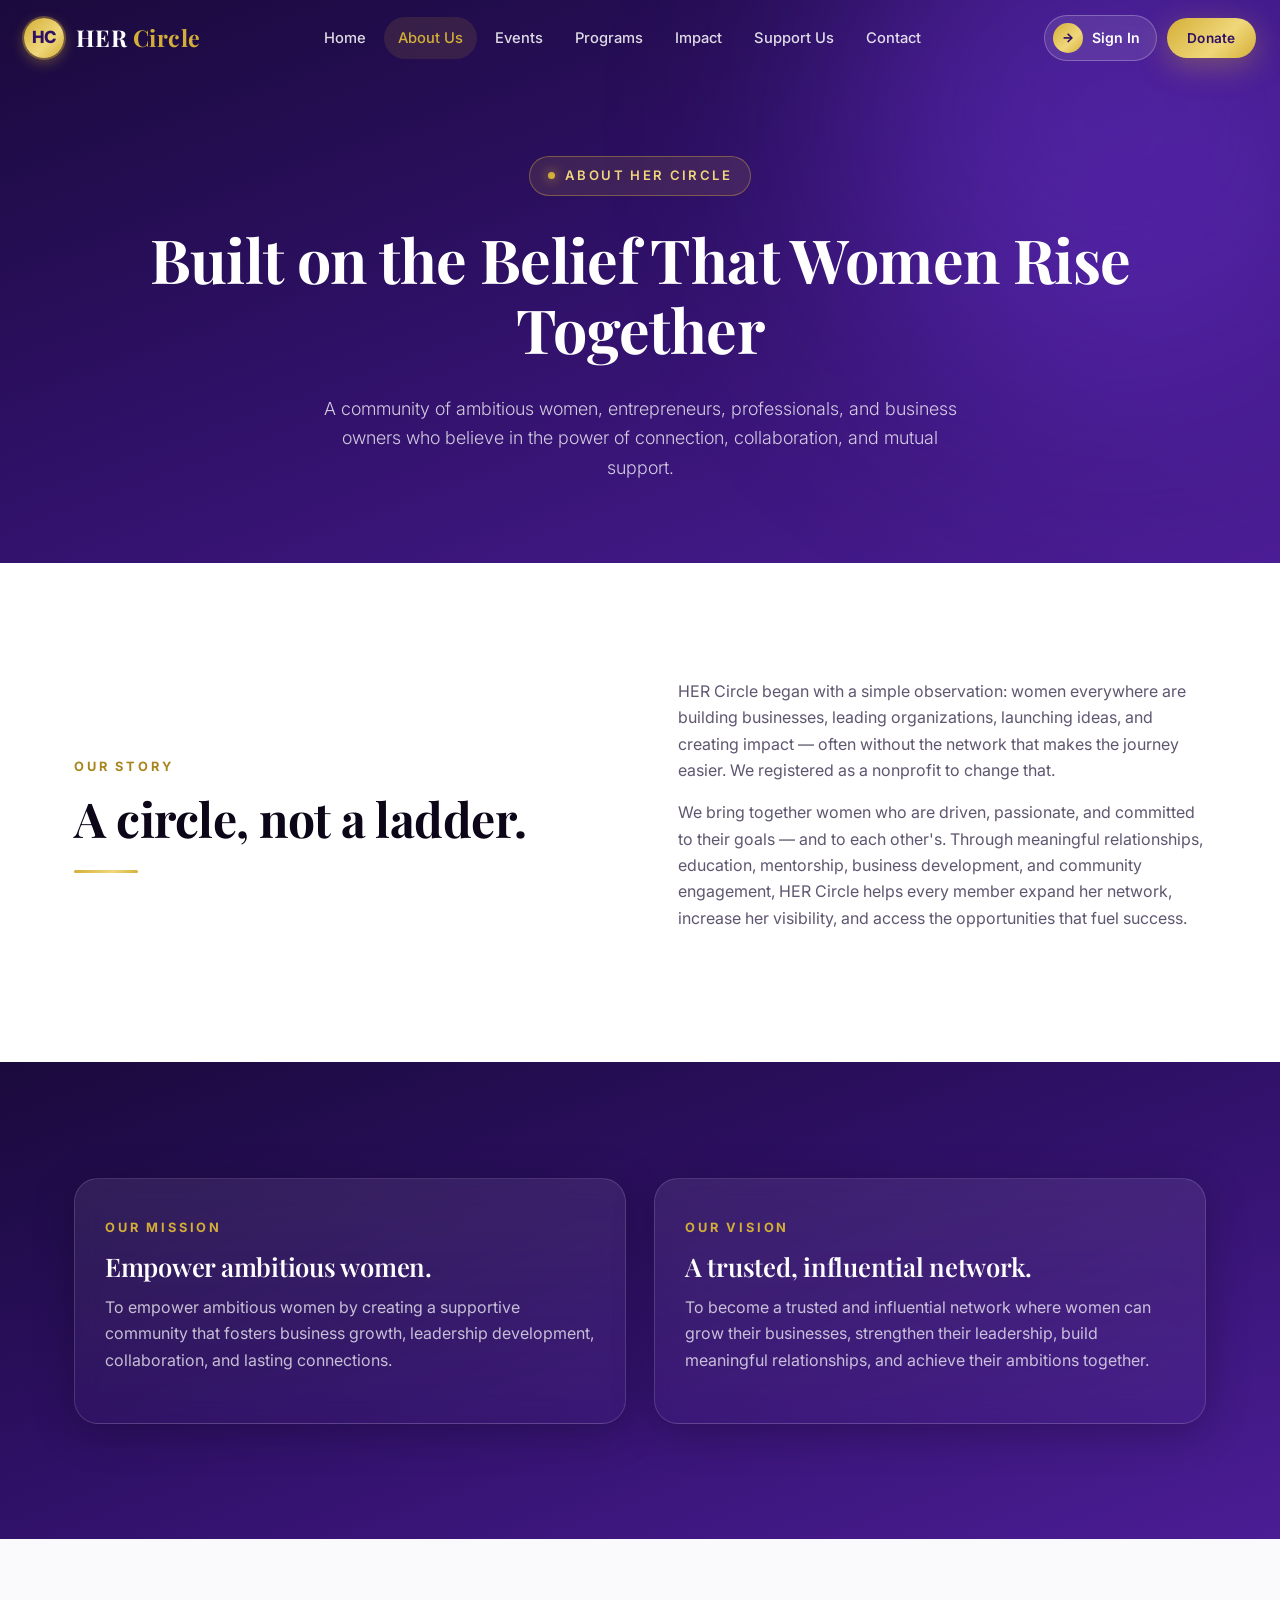
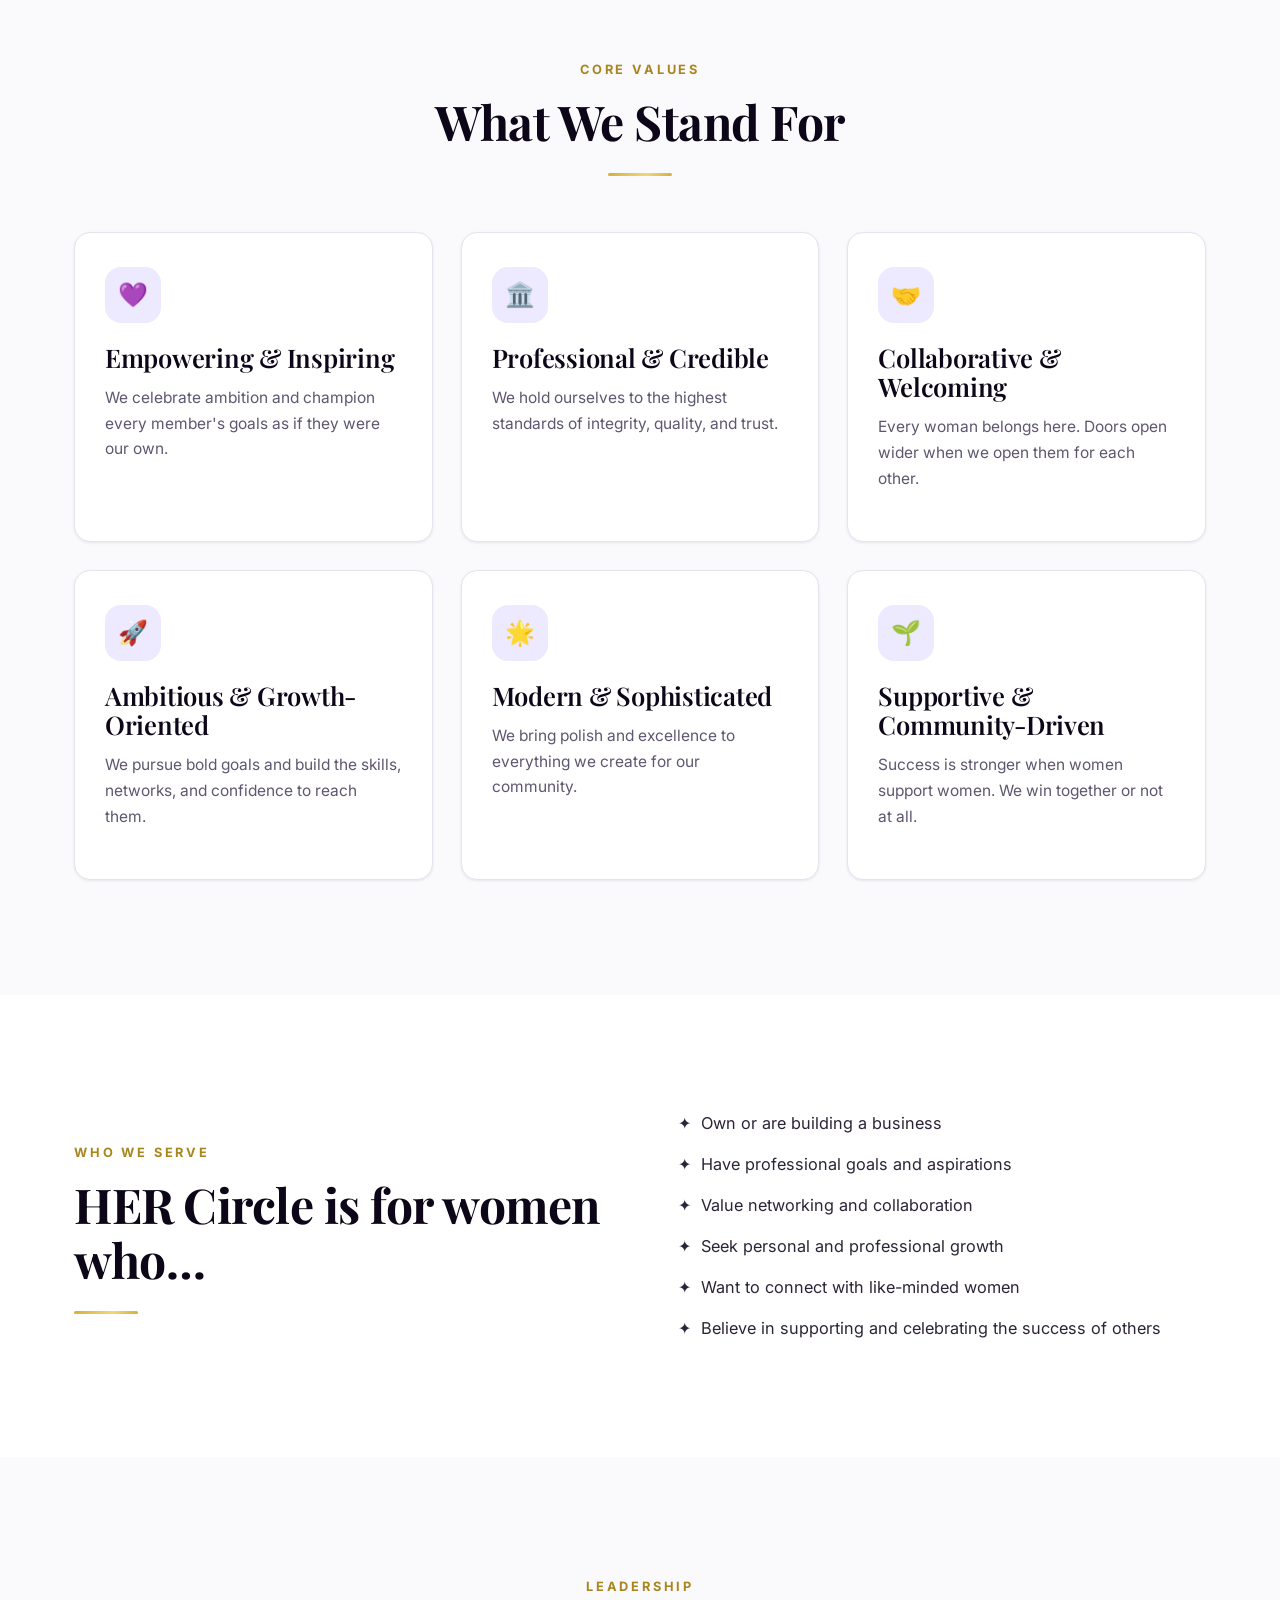
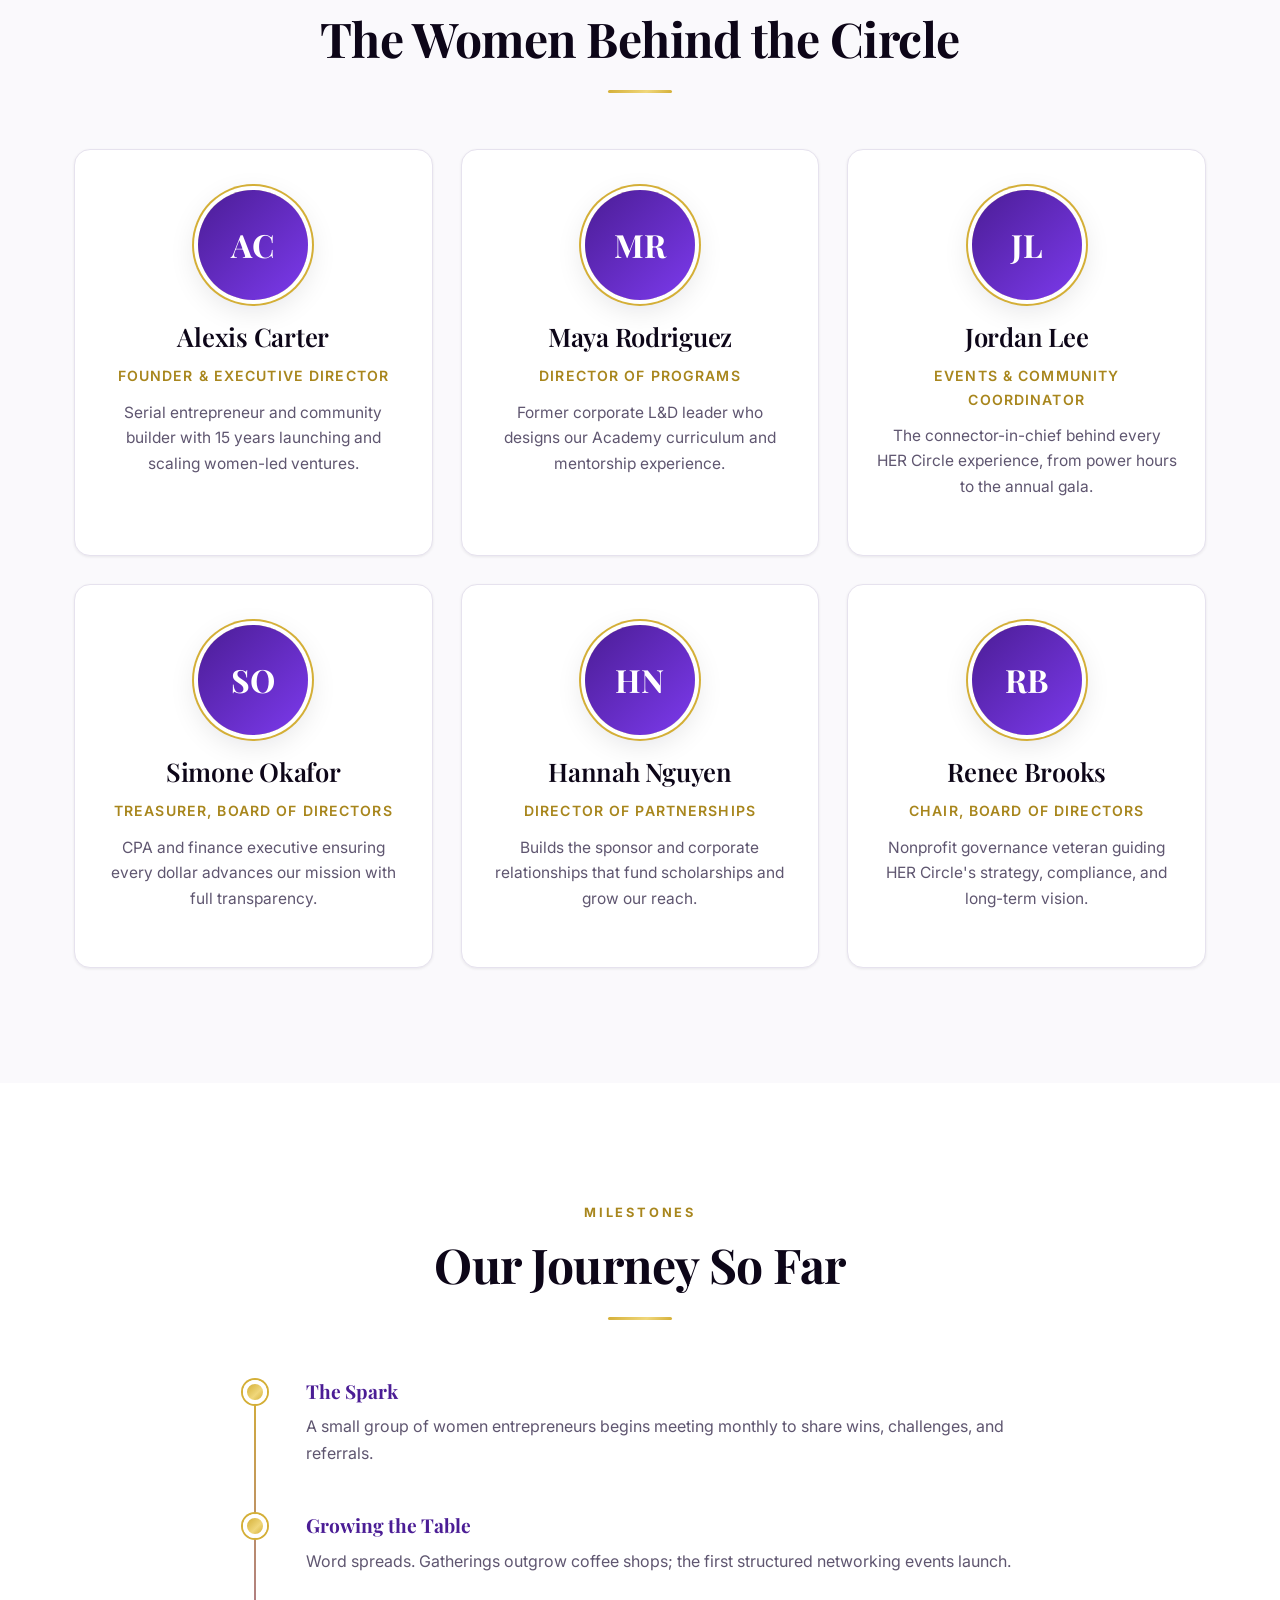
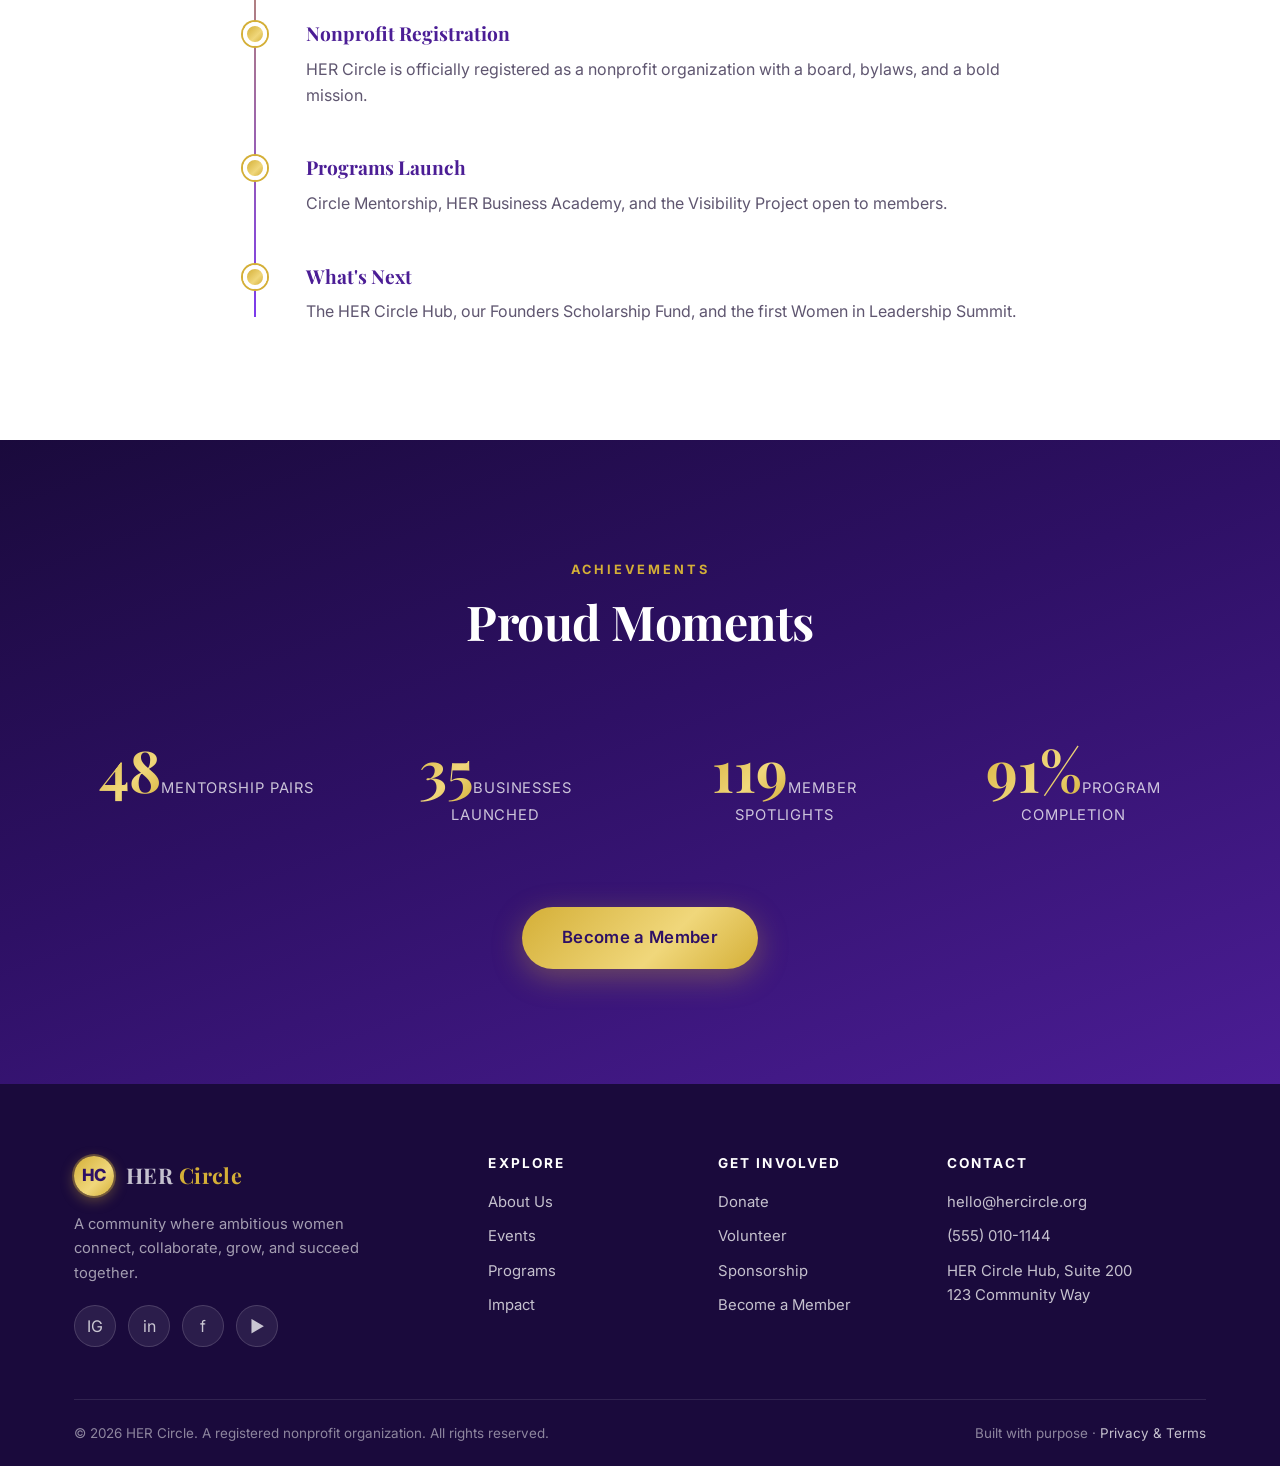
==== about.html @ 0507a8b3 "Build complete HER Circle nonprofit website Premium static site (HTML/CSS/JS) with: - 7-page public " ====
<!DOCTYPE html>
<html lang="en">
<head>
  <meta charset="UTF-8">
  <meta name="viewport" content="width=device-width, initial-scale=1.0">
  <title>About Us — HER Circle</title>
  <meta name="description" content="HER Circle is a nonprofit community of ambitious women entrepreneurs, professionals, and leaders. Learn about our story, mission, vision, values, and team.">
  <meta property="og:title" content="About HER Circle">
  <meta property="og:description" content="Our story, mission, vision, and the team behind HER Circle.">
  <meta name="theme-color" content="#2E1065">
  <link rel="canonical" href="https://hercircle.org/about.html">
  <link rel="icon" href="data:image/svg+xml,<svg xmlns='http://www.w3.org/2000/svg' viewBox='0 0 100 100'><circle cx='50' cy='50' r='46' fill='%234B1D95'/><circle cx='50' cy='50' r='30' fill='none' stroke='%23D4AF37' stroke-width='7'/></svg>">
  <link rel="preconnect" href="https://fonts.googleapis.com">
  <link rel="preconnect" href="https://fonts.gstatic.com" crossorigin>
  <link href="https://fonts.googleapis.com/css2?family=Playfair+Display:ital,wght@0,500;0,600;0,700;1,500&family=Inter:wght@300;400;500;600;700;800&display=swap" rel="stylesheet">
  <link rel="stylesheet" href="css/styles.css">
</head>
<body>
  <a class="skip-link" href="#main">Skip to main content</a>
  <div id="site-nav"></div>

  <main id="main">
    <section class="page-hero">
      <div class="hero-glow g1" aria-hidden="true"></div>
      <div class="container">
        <span class="hero-kicker hero-up d1">About HER Circle</span>
        <h1 class="hero-up d2">Built on the Belief That <span class="gold-script">Women Rise Together</span></h1>
        <p class="hero-up d3">A community of ambitious women, entrepreneurs, professionals, and business owners who believe in the power of connection, collaboration, and mutual support.</p>
      </div>
    </section>

    <!-- Story -->
    <section class="section">
      <div class="container">
        <div class="split">
          <div class="reveal">
            <span class="kicker">Our Story</span>
            <h2>A circle, not a ladder.</h2>
            <div class="gold-rule" style="margin-left:0"></div>
          </div>
          <div class="reveal" data-delay="2">
            <p style="color:var(--gray-600)">
              HER Circle began with a simple observation: women everywhere are building businesses, leading
              organizations, launching ideas, and creating impact — often without the network that makes
              the journey easier. We registered as a nonprofit to change that.
            </p>
            <p style="color:var(--gray-600)">
              We bring together women who are driven, passionate, and committed to their goals — and to
              each other's. Through meaningful relationships, education, mentorship, business development,
              and community engagement, HER Circle helps every member expand her network, increase her
              visibility, and access the opportunities that fuel success.
            </p>
          </div>
        </div>
      </div>
    </section>

    <!-- Mission / Vision -->
    <section class="section section-dark">
      <div class="px-layer" aria-hidden="true"></div>
      <div class="container" style="position:relative">
        <div class="grid grid-2">
          <div class="glass reveal">
            <span class="kicker">Our Mission</span>
            <h3>Empower ambitious women.</h3>
            <p>To empower ambitious women by creating a supportive community that fosters business growth, leadership development, collaboration, and lasting connections.</p>
          </div>
          <div class="glass reveal" data-delay="2">
            <span class="kicker">Our Vision</span>
            <h3>A trusted, influential network.</h3>
            <p>To become a trusted and influential network where women can grow their businesses, strengthen their leadership, build meaningful relationships, and achieve their ambitions together.</p>
          </div>
        </div>
      </div>
    </section>

    <!-- Values -->
    <section class="section section-tint">
      <div class="container">
        <div class="section-head reveal">
          <span class="kicker">Core Values</span>
          <h2>What We Stand For</h2>
          <div class="gold-rule"></div>
        </div>
        <div class="grid grid-3">
          <div class="card reveal"><div class="icon" aria-hidden="true">💜</div><h3>Empowering &amp; Inspiring</h3><p>We celebrate ambition and champion every member's goals as if they were our own.</p></div>
          <div class="card reveal" data-delay="1"><div class="icon" aria-hidden="true">🏛️</div><h3>Professional &amp; Credible</h3><p>We hold ourselves to the highest standards of integrity, quality, and trust.</p></div>
          <div class="card reveal" data-delay="2"><div class="icon" aria-hidden="true">🤝</div><h3>Collaborative &amp; Welcoming</h3><p>Every woman belongs here. Doors open wider when we open them for each other.</p></div>
          <div class="card reveal" data-delay="1"><div class="icon" aria-hidden="true">🚀</div><h3>Ambitious &amp; Growth-Oriented</h3><p>We pursue bold goals and build the skills, networks, and confidence to reach them.</p></div>
          <div class="card reveal" data-delay="2"><div class="icon" aria-hidden="true">🌟</div><h3>Modern &amp; Sophisticated</h3><p>We bring polish and excellence to everything we create for our community.</p></div>
          <div class="card reveal" data-delay="3"><div class="icon" aria-hidden="true">🌱</div><h3>Supportive &amp; Community-Driven</h3><p>Success is stronger when women support women. We win together or not at all.</p></div>
        </div>
      </div>
    </section>

    <!-- Who we serve -->
    <section class="section">
      <div class="container">
        <div class="split">
          <div class="reveal">
            <span class="kicker">Who We Serve</span>
            <h2>HER Circle is for women who…</h2>
            <div class="gold-rule" style="margin-left:0"></div>
          </div>
          <div class="reveal" data-delay="2">
            <ul style="display:grid; gap:14px; list-style:none; padding:0; margin:0; color:var(--gray-800); font-size:1.02rem">
              <li>✦ &nbsp;Own or are building a business</li>
              <li>✦ &nbsp;Have professional goals and aspirations</li>
              <li>✦ &nbsp;Value networking and collaboration</li>
              <li>✦ &nbsp;Seek personal and professional growth</li>
              <li>✦ &nbsp;Want to connect with like-minded women</li>
              <li>✦ &nbsp;Believe in supporting and celebrating the success of others</li>
            </ul>
          </div>
        </div>
      </div>
    </section>

    <!-- Leadership -->
    <section class="section section-tint">
      <div class="container">
        <div class="section-head reveal">
          <span class="kicker">Leadership</span>
          <h2>The Women Behind the Circle</h2>
          <div class="gold-rule"></div>
        </div>
        <div class="grid grid-3">
          <div class="card team-card reveal">
            <div class="team-avatar" aria-hidden="true">AC</div>
            <h3>Alexis Carter</h3>
            <div class="role">Founder &amp; Executive Director</div>
            <p>Serial entrepreneur and community builder with 15 years launching and scaling women-led ventures.</p>
          </div>
          <div class="card team-card reveal" data-delay="1">
            <div class="team-avatar" aria-hidden="true">MR</div>
            <h3>Maya Rodriguez</h3>
            <div class="role">Director of Programs</div>
            <p>Former corporate L&amp;D leader who designs our Academy curriculum and mentorship experience.</p>
          </div>
          <div class="card team-card reveal" data-delay="2">
            <div class="team-avatar" aria-hidden="true">JL</div>
            <h3>Jordan Lee</h3>
            <div class="role">Events &amp; Community Coordinator</div>
            <p>The connector-in-chief behind every HER Circle experience, from power hours to the annual gala.</p>
          </div>
          <div class="card team-card reveal" data-delay="1">
            <div class="team-avatar" aria-hidden="true">SO</div>
            <h3>Simone Okafor</h3>
            <div class="role">Treasurer, Board of Directors</div>
            <p>CPA and finance executive ensuring every dollar advances our mission with full transparency.</p>
          </div>
          <div class="card team-card reveal" data-delay="2">
            <div class="team-avatar" aria-hidden="true">HN</div>
            <h3>Hannah Nguyen</h3>
            <div class="role">Director of Partnerships</div>
            <p>Builds the sponsor and corporate relationships that fund scholarships and grow our reach.</p>
          </div>
          <div class="card team-card reveal" data-delay="3">
            <div class="team-avatar" aria-hidden="true">RB</div>
            <h3>Renee Brooks</h3>
            <div class="role">Chair, Board of Directors</div>
            <p>Nonprofit governance veteran guiding HER Circle's strategy, compliance, and long-term vision.</p>
          </div>
        </div>
      </div>
    </section>

    <!-- Timeline -->
    <section class="section">
      <div class="container">
        <div class="section-head reveal">
          <span class="kicker">Milestones</span>
          <h2>Our Journey So Far</h2>
          <div class="gold-rule"></div>
        </div>
        <ul class="timeline">
          <li class="reveal"><span class="dot" aria-hidden="true"></span><span class="year">The Spark</span><p>A small group of women entrepreneurs begins meeting monthly to share wins, challenges, and referrals.</p></li>
          <li class="reveal" data-delay="1"><span class="dot" aria-hidden="true"></span><span class="year">Growing the Table</span><p>Word spreads. Gatherings outgrow coffee shops; the first structured networking events launch.</p></li>
          <li class="reveal" data-delay="2"><span class="dot" aria-hidden="true"></span><span class="year">Nonprofit Registration</span><p>HER Circle is officially registered as a nonprofit organization with a board, bylaws, and a bold mission.</p></li>
          <li class="reveal" data-delay="3"><span class="dot" aria-hidden="true"></span><span class="year">Programs Launch</span><p>Circle Mentorship, HER Business Academy, and the Visibility Project open to members.</p></li>
          <li class="reveal" data-delay="4"><span class="dot" aria-hidden="true"></span><span class="year">What's Next</span><p>The HER Circle Hub, our Founders Scholarship Fund, and the first Women in Leadership Summit.</p></li>
        </ul>
      </div>
    </section>

    <!-- Achievements -->
    <section class="section section-dark cta-band">
      <div class="container">
        <div class="section-head reveal">
          <span class="kicker">Achievements</span>
          <h2>Proud Moments</h2>
        </div>
        <div class="stats-grid">
          <div class="stat reveal"><span class="num" data-count="48">0</span><span class="label">Mentorship Pairs</span></div>
          <div class="stat reveal" data-delay="1"><span class="num" data-count="35">0</span><span class="label">Businesses Launched</span></div>
          <div class="stat reveal" data-delay="2"><span class="num" data-count="120">0</span><span class="label">Member Spotlights</span></div>
          <div class="stat reveal" data-delay="3"><span class="num" data-count="92" data-suffix="%">0</span><span class="label">Program Completion</span></div>
        </div>
        <div class="reveal" style="margin-top:44px">
          <a class="btn btn-gold btn-lg" href="auth.html">Become a Member</a>
        </div>
      </div>
    </section>
  </main>

  <div id="site-footer"></div>
  <script src="js/data.js"></script>
  <script src="js/auth.js"></script>
  <script src="js/main.js"></script>
</body>
</html>
---- css/styles.css ----
/* ============================================================
   HER Circle — Design System
   Deep Royal Purple #4B1D95 · Metallic Gold #D4AF37
   ============================================================ */

:root {
  --purple: #4B1D95;
  --purple-dark: #2E1065;
  --purple-deep: #1a0a3c;
  --purple-light: #7C3AED;
  --purple-soft: #ede9fe;
  --gold: #D4AF37;
  --gold-light: #F0D77B;
  --gold-dark: #A8861D;
  --ink: #0d0618;
  --white: #ffffff;
  --gray-50: #faf9fc;
  --gray-100: #f3f1f7;
  --gray-200: #e6e2ee;
  --gray-400: #9b93ab;
  --gray-600: #5f5670;
  --gray-800: #2c2438;

  --grad-hero: linear-gradient(160deg, #1a0a3c 0%, #2E1065 45%, #4B1D95 100%);
  --grad-purple: linear-gradient(135deg, #4B1D95, #7C3AED);
  --grad-gold: linear-gradient(135deg, #D4AF37, #F0D77B 60%, #D4AF37);
  --grad-card: linear-gradient(180deg, rgba(255,255,255,.08), rgba(255,255,255,.02));

  --font-display: "Playfair Display", Georgia, serif;
  --font-body: "Inter", -apple-system, BlinkMacSystemFont, "Segoe UI", sans-serif;

  --shadow-sm: 0 1px 3px rgba(13,6,24,.08);
  --shadow-md: 0 8px 30px rgba(13,6,24,.12);
  --shadow-lg: 0 24px 60px rgba(46,16,101,.22);
  --shadow-gold: 0 8px 30px rgba(212,175,55,.35);

  --radius: 16px;
  --radius-lg: 24px;
  --nav-h: 76px;
  --ease: cubic-bezier(.22,1,.36,1);
  --container: 1180px;
}

*, *::before, *::after { box-sizing: border-box; }

html { scroll-behavior: smooth; -webkit-text-size-adjust: 100%; }

@media (prefers-reduced-motion: reduce) {
  html { scroll-behavior: auto; }
  *, *::before, *::after { animation-duration: .01ms !important; transition-duration: .01ms !important; }
  .reveal { opacity: 1 !important; transform: none !important; }
}

body {
  margin: 0;
  font-family: var(--font-body);
  font-size: 16px;
  line-height: 1.65;
  color: var(--ink);
  background: var(--white);
  -webkit-font-smoothing: antialiased;
  overflow-x: hidden;
}

img { max-width: 100%; display: block; }
a { color: var(--purple); }

h1,h2,h3,h4 { font-family: var(--font-display); line-height: 1.15; margin: 0 0 .5em; color: var(--ink); letter-spacing: -.01em; }
h1 { font-size: clamp(2.6rem, 6vw, 4.6rem); font-weight: 700; }
h2 { font-size: clamp(2rem, 4vw, 3rem); font-weight: 700; }
h3 { font-size: clamp(1.3rem, 2.2vw, 1.6rem); font-weight: 600; }
p { margin: 0 0 1em; }

.container { max-width: var(--container); margin: 0 auto; padding: 0 24px; }

/* Accessibility */
.skip-link {
  position: absolute; left: -9999px; top: 0; z-index: 2000;
  background: var(--gold); color: var(--ink); padding: 12px 20px;
  font-weight: 600; border-radius: 0 0 8px 0;
}
.skip-link:focus { left: 0; }
.sr-only {
  position: absolute; width: 1px; height: 1px; padding: 0; margin: -1px;
  overflow: hidden; clip: rect(0,0,0,0); white-space: nowrap; border: 0;
}
:focus-visible { outline: 3px solid var(--gold); outline-offset: 2px; border-radius: 4px; }

/* ============ Navigation ============ */
.nav {
  position: fixed; inset: 0 0 auto 0; height: var(--nav-h); z-index: 1000;
  display: flex; align-items: center;
  transition: background .4s var(--ease), box-shadow .4s var(--ease), backdrop-filter .4s;
  background: transparent;
}
.nav.scrolled, .nav.solid {
  background: rgba(20, 8, 48, .82);
  backdrop-filter: blur(18px) saturate(150%);
  -webkit-backdrop-filter: blur(18px) saturate(150%);
  box-shadow: 0 1px 0 rgba(212,175,55,.25), var(--shadow-md);
}
.nav-inner {
  width: 100%; max-width: 1320px; margin: 0 auto; padding: 0 24px;
  display: flex; align-items: center; justify-content: space-between; gap: 24px;
}
.nav-logo {
  display: flex; align-items: center; gap: 12px; text-decoration: none;
  font-family: var(--font-display); font-size: 1.45rem; font-weight: 700; color: var(--white);
  letter-spacing: .02em;
}
.nav-logo .mark {
  width: 40px; height: 40px; border-radius: 50%; flex: none;
  background: var(--grad-gold);
  display: grid; place-items: center;
  color: var(--purple-dark); font-size: 1.05rem; font-weight: 800; font-family: var(--font-body);
  box-shadow: 0 0 0 2px rgba(212,175,55,.35), 0 4px 14px rgba(212,175,55,.4);
}
.nav-logo em { font-style: normal; color: var(--gold); }
.nav-links { display: flex; align-items: center; gap: 4px; list-style: none; margin: 0; padding: 0; }
.nav-links a {
  display: block; padding: 9px 14px; border-radius: 99px;
  color: rgba(255,255,255,.85); text-decoration: none; font-size: .92rem; font-weight: 500;
  transition: color .25s, background .25s;
}
.nav-links a:hover { color: var(--white); background: rgba(255,255,255,.1); }
.nav-links a[aria-current="page"] { color: var(--gold); background: rgba(212,175,55,.12); }
.nav-cta { display: flex; align-items: center; gap: 10px; }

.nav-toggle {
  display: none; background: none; border: 0; cursor: pointer; padding: 10px;
  width: 48px; height: 48px; border-radius: 12px;
}
.nav-toggle span {
  display: block; width: 24px; height: 2px; background: var(--white); margin: 5px auto;
  border-radius: 2px; transition: transform .35s var(--ease), opacity .25s;
}
.nav-toggle[aria-expanded="true"] span:nth-child(1) { transform: translateY(7px) rotate(45deg); }
.nav-toggle[aria-expanded="true"] span:nth-child(2) { opacity: 0; }
.nav-toggle[aria-expanded="true"] span:nth-child(3) { transform: translateY(-7px) rotate(-45deg); }

@media (max-width: 1020px) {
  .nav-toggle { display: block; }
  .nav-links {
    position: fixed; top: var(--nav-h); left: 0; right: 0;
    flex-direction: column; align-items: stretch; gap: 2px; padding: 18px 20px 26px;
    background: rgba(20,8,48,.97); backdrop-filter: blur(20px);
    transform: translateY(-12px); opacity: 0; visibility: hidden; pointer-events: none;
    transition: transform .35s var(--ease), opacity .3s, visibility .3s;
    box-shadow: var(--shadow-lg); border-bottom: 1px solid rgba(212,175,55,.25);
  }
  .nav-links.open { transform: translateY(0); opacity: 1; visibility: visible; pointer-events: auto; }
  .nav-links a { padding: 14px 16px; font-size: 1.05rem; }
  .nav-cta .btn { display: none; }
  .nav-cta .nav-account { display: inline-flex; }
}

/* ============ Buttons ============ */
.btn {
  display: inline-flex; align-items: center; justify-content: center; gap: 8px;
  padding: 14px 30px; border-radius: 99px; border: 0; cursor: pointer;
  font-family: var(--font-body); font-size: .95rem; font-weight: 600; letter-spacing: .02em;
  text-decoration: none; transition: transform .25s var(--ease), box-shadow .25s, background .25s, color .25s;
  will-change: transform;
}
.btn:hover { transform: translateY(-2px); }
.btn:active { transform: translateY(0); }
.btn-gold { background: var(--grad-gold); color: var(--purple-dark); box-shadow: var(--shadow-gold); }
.btn-gold:hover { box-shadow: 0 14px 40px rgba(212,175,55,.5); }
.btn-purple { background: var(--grad-purple); color: var(--white); box-shadow: 0 8px 30px rgba(75,29,149,.35); }
.btn-purple:hover { box-shadow: 0 14px 40px rgba(75,29,149,.5); color: var(--white); }
.btn-ghost { background: rgba(255,255,255,.08); color: var(--white); border: 1px solid rgba(255,255,255,.35); backdrop-filter: blur(8px); }
.btn-ghost:hover { background: rgba(255,255,255,.16); border-color: rgba(255,255,255,.6); }
.btn-outline { background: transparent; color: var(--purple); border: 2px solid var(--purple); }
.btn-outline:hover { background: var(--purple); color: var(--white); }
.btn-sm { padding: 9px 20px; font-size: .85rem; }
.btn-lg { padding: 17px 40px; font-size: 1.05rem; }
.btn[disabled] { opacity: .55; cursor: not-allowed; transform: none !important; }

/* ============ Hero ============ */
.hero {
  position: relative; min-height: 100svh; display: flex; align-items: center;
  background: var(--grad-hero); color: var(--white); overflow: hidden;
  padding: calc(var(--nav-h) + 40px) 0 80px;
}
.hero-sub { min-height: 62svh; padding-bottom: 60px; }
#particles { position: absolute; inset: 0; pointer-events: none; opacity: .8; }
.hero-glow {
  position: absolute; border-radius: 50%; filter: blur(110px); pointer-events: none;
}
.hero-glow.g1 { width: 560px; height: 560px; background: rgba(124,58,237,.4); top: -160px; right: -120px; animation: drift 14s ease-in-out infinite alternate; }
.hero-glow.g2 { width: 420px; height: 420px; background: rgba(212,175,55,.18); bottom: -140px; left: -100px; animation: drift 18s ease-in-out infinite alternate-reverse; }
@keyframes drift { from { transform: translate(0,0) scale(1); } to { transform: translate(50px,40px) scale(1.12); } }

.hero-content { position: relative; z-index: 2; max-width: 860px; }
.hero h1 { color: var(--white); margin-bottom: 24px; }
.hero h1 .gold-script { color: var(--gold); font-style: italic; }
.hero-kicker {
  display: inline-flex; align-items: center; gap: 10px;
  padding: 8px 18px; border-radius: 99px; margin-bottom: 28px;
  background: rgba(212,175,55,.12); border: 1px solid rgba(212,175,55,.4);
  color: var(--gold-light); font-size: .82rem; font-weight: 600; letter-spacing: .18em; text-transform: uppercase;
}
.hero-kicker::before { content: ""; width: 7px; height: 7px; border-radius: 50%; background: var(--gold); box-shadow: 0 0 12px var(--gold); animation: pulse 2.2s infinite; }
@keyframes pulse { 0%,100% { opacity: 1; transform: scale(1); } 50% { opacity: .5; transform: scale(.7); } }
.hero-lead { font-size: clamp(1.05rem, 1.8vw, 1.3rem); color: rgba(255,255,255,.82); max-width: 640px; margin-bottom: 40px; font-weight: 300; }
.hero-actions { display: flex; flex-wrap: wrap; gap: 16px; }
.hero-scroll {
  position: absolute; bottom: 34px; left: 50%; transform: translateX(-50%); z-index: 2;
  color: rgba(255,255,255,.6); font-size: .75rem; letter-spacing: .25em; text-transform: uppercase;
  text-decoration: none; display: flex; flex-direction: column; align-items: center; gap: 10px;
}
.hero-scroll::after {
  content: ""; width: 1px; height: 44px;
  background: linear-gradient(to bottom, var(--gold), transparent);
  animation: scrollHint 2s var(--ease) infinite;
}
@keyframes scrollHint { 0% { transform: scaleY(0); transform-origin: top; } 50% { transform: scaleY(1); transform-origin: top; } 51% { transform-origin: bottom; } 100% { transform: scaleY(0); transform-origin: bottom; } }

/* Entrance animations */
.hero-up { opacity: 0; transform: translateY(36px); animation: heroUp 1s var(--ease) forwards; }
.hero-up.d1 { animation-delay: .15s; } .hero-up.d2 { animation-delay: .3s; }
.hero-up.d3 { animation-delay: .45s; } .hero-up.d4 { animation-delay: .6s; }
@keyframes heroUp { to { opacity: 1; transform: translateY(0); } }

/* ============ Sections ============ */
.section { padding: clamp(72px, 9vw, 120px) 0; position: relative; }
.section-dark { background: var(--grad-hero); color: var(--white); }
.section-dark h2, .section-dark h3 { color: var(--white); }
.section-tint { background: var(--gray-50); }
.section-head { max-width: 720px; margin: 0 auto 56px; text-align: center; }
.section-head.left { margin-left: 0; text-align: left; }
.kicker {
  display: inline-block; color: var(--gold-dark); font-size: .8rem; font-weight: 700;
  letter-spacing: .22em; text-transform: uppercase; margin-bottom: 14px;
}
.section-dark .kicker { color: var(--gold); }
.section-head p { color: var(--gray-600); font-size: 1.08rem; }
.section-dark .section-head p { color: rgba(255,255,255,.75); }
.gold-rule { width: 64px; height: 3px; background: var(--grad-gold); border-radius: 3px; margin: 18px auto 0; }
.section-head.left .gold-rule { margin-left: 0; }

/* Scroll reveal */
.reveal { opacity: 0; transform: translateY(34px); transition: opacity .8s var(--ease), transform .8s var(--ease); }
.reveal.in { opacity: 1; transform: none; }
.reveal[data-delay="1"] { transition-delay: .1s; } .reveal[data-delay="2"] { transition-delay: .2s; }
.reveal[data-delay="3"] { transition-delay: .3s; } .reveal[data-delay="4"] { transition-delay: .4s; }

/* Parallax band */
.parallax {
  position: relative; overflow: hidden; color: var(--white);
  background: var(--purple-deep);
}
.parallax .px-layer {
  position: absolute; inset: -22% 0; pointer-events: none;
  background:
    radial-gradient(700px 320px at 18% 35%, rgba(124,58,237,.5), transparent 65%),
    radial-gradient(560px 300px at 82% 65%, rgba(212,175,55,.22), transparent 65%),
    radial-gradient(2px 2px at 20% 30%, rgba(255,255,255,.7), transparent 100%),
    radial-gradient(2px 2px at 40% 70%, rgba(255,255,255,.5), transparent 100%),
    radial-gradient(2px 2px at 60% 20%, rgba(255,255,255,.6), transparent 100%),
    radial-gradient(2px 2px at 80% 50%, rgba(255,255,255,.5), transparent 100%),
    radial-gradient(2px 2px at 90% 80%, rgba(255,255,255,.4), transparent 100%),
    radial-gradient(2px 2px at 10% 85%, rgba(255,255,255,.5), transparent 100%);
  will-change: transform;
}

/* ============ Cards & Grids ============ */
.grid { display: grid; gap: 28px; }
.grid-2 { grid-template-columns: repeat(2, 1fr); }
.grid-3 { grid-template-columns: repeat(3, 1fr); }
.grid-4 { grid-template-columns: repeat(4, 1fr); }
@media (max-width: 980px) { .grid-3, .grid-4 { grid-template-columns: repeat(2, 1fr); } }
@media (max-width: 640px) { .grid-2, .grid-3, .grid-4 { grid-template-columns: 1fr; } }

.card {
  background: var(--white); border: 1px solid var(--gray-200); border-radius: var(--radius);
  padding: 34px 30px; box-shadow: var(--shadow-sm);
  transition: transform .35s var(--ease), box-shadow .35s var(--ease), border-color .35s;
}
.card:hover { transform: translateY(-6px); box-shadow: var(--shadow-lg); border-color: rgba(212,175,55,.5); }
.card .icon {
  width: 56px; height: 56px; border-radius: 16px; margin-bottom: 20px;
  background: var(--purple-soft); color: var(--purple);
  display: grid; place-items: center; font-size: 1.5rem;
}
.card p { color: var(--gray-600); font-size: .97rem; }

/* Glass card (on dark) */
.glass {
  background: var(--grad-card); border: 1px solid rgba(255,255,255,.14);
  border-radius: var(--radius-lg); backdrop-filter: blur(14px); -webkit-backdrop-filter: blur(14px);
  padding: 34px 30px; box-shadow: 0 8px 40px rgba(0,0,0,.25);
  transition: transform .35s var(--ease), border-color .35s;
}
.glass:hover { transform: translateY(-6px); border-color: rgba(212,175,55,.45); }
.glass p { color: rgba(255,255,255,.72); }

/* ============ Stats ============ */
.stats-grid { display: grid; grid-template-columns: repeat(4, 1fr); gap: 24px; }
@media (max-width: 900px) { .stats-grid { grid-template-columns: repeat(2, 1fr); } }
.stat { text-align: center; padding: 36px 16px; }
.stat .num {
  font-family: var(--font-display); font-size: clamp(2.4rem, 5vw, 3.6rem); font-weight: 700;
  background: var(--grad-gold); -webkit-background-clip: text; background-clip: text; color: transparent;
  line-height: 1;
}
.stat .label { margin-top: 12px; color: rgba(255,255,255,.75); font-size: .92rem; letter-spacing: .06em; text-transform: uppercase; }

/* ============ Event cards ============ */
.event-card {
  display: flex; flex-direction: column; overflow: hidden; padding: 0;
  background: var(--white); border: 1px solid var(--gray-200); border-radius: var(--radius);
  box-shadow: var(--shadow-sm); transition: transform .35s var(--ease), box-shadow .35s var(--ease);
}
.event-card:hover { transform: translateY(-6px); box-shadow: var(--shadow-lg); }
.event-banner {
  height: 170px; position: relative; display: flex; align-items: flex-end; padding: 18px;
  background: var(--grad-purple); color: var(--white);
}
.event-banner.cat-networking { background: linear-gradient(135deg, #4B1D95, #7C3AED); }
.event-banner.cat-workshop { background: linear-gradient(135deg, #2E1065, #4B1D95); }
.event-banner.cat-gala { background: linear-gradient(135deg, #1a0a3c, #6D28D9 70%, #D4AF37 160%); }
.event-banner.cat-mentorship { background: linear-gradient(135deg, #5B21B6, #A78BFA); }
.event-banner.cat-conference { background: linear-gradient(135deg, #3B0764, #9333EA); }
.event-banner::after {
  content: ""; position: absolute; inset: 0;
  background: radial-gradient(380px 160px at 85% 0%, rgba(212,175,55,.35), transparent 70%);
}
.event-date-badge {
  position: absolute; top: 16px; left: 16px; z-index: 1;
  background: rgba(255,255,255,.94); color: var(--purple-dark); border-radius: 12px;
  padding: 8px 14px; text-align: center; line-height: 1.1; box-shadow: var(--shadow-md);
}
.event-date-badge .d { font-size: 1.45rem; font-weight: 800; display: block; }
.event-date-badge .m { font-size: .7rem; font-weight: 700; letter-spacing: .12em; text-transform: uppercase; }
.event-cat-chip {
  position: relative; z-index: 1;
  background: rgba(212,175,55,.92); color: var(--purple-dark); font-size: .72rem; font-weight: 700;
  letter-spacing: .1em; text-transform: uppercase; padding: 5px 12px; border-radius: 99px;
}
.event-body { padding: 24px; display: flex; flex-direction: column; flex: 1; gap: 4px; }
.event-body h3 { margin-bottom: 6px; font-size: 1.25rem; }
.event-meta { display: flex; flex-wrap: wrap; gap: 6px 16px; color: var(--gray-600); font-size: .88rem; margin-bottom: 12px; }
.event-meta span { display: inline-flex; align-items: center; gap: 6px; }
.event-desc { color: var(--gray-600); font-size: .93rem; flex: 1; }
.event-foot { display: flex; align-items: center; justify-content: space-between; gap: 12px; margin-top: 16px; }
.capacity { flex: 1; }
.capacity .bar { height: 6px; background: var(--gray-200); border-radius: 6px; overflow: hidden; }
.capacity .fill { height: 100%; background: var(--grad-gold); border-radius: 6px; transition: width 1s var(--ease); }
.capacity .cap-label { font-size: .76rem; color: var(--gray-600); margin-top: 5px; }
.capacity.full .fill { background: #b91c1c; }

/* Filters toolbar */
.toolbar { display: flex; flex-wrap: wrap; gap: 14px; align-items: center; margin-bottom: 40px; }
.toolbar input[type="search"], .toolbar select {
  padding: 12px 18px; border-radius: 12px; border: 1.5px solid var(--gray-200);
  font: inherit; font-size: .95rem; background: var(--white); color: var(--ink); min-width: 200px;
}
.toolbar input[type="search"] { flex: 1; min-width: 240px; }
.toolbar input:focus, .toolbar select:focus { border-color: var(--purple); outline: none; box-shadow: 0 0 0 4px rgba(75,29,149,.12); }
.chip-row { display: flex; flex-wrap: wrap; gap: 10px; }
.chip {
  padding: 8px 18px; border-radius: 99px; border: 1.5px solid var(--gray-200); background: var(--white);
  font: inherit; font-size: .85rem; font-weight: 600; color: var(--gray-600); cursor: pointer;
  transition: all .25s;
}
.chip:hover { border-color: var(--purple); color: var(--purple); }
.chip[aria-pressed="true"] { background: var(--purple); border-color: var(--purple); color: var(--white); }

/* ============ Forms ============ */
.form-grid { display: grid; grid-template-columns: 1fr 1fr; gap: 20px; }
@media (max-width: 640px) { .form-grid { grid-template-columns: 1fr; } }
.field { display: flex; flex-direction: column; gap: 7px; }
.field.full { grid-column: 1 / -1; }
.field label { font-size: .88rem; font-weight: 600; color: var(--gray-800); }
.field label .req { color: #b91c1c; }
.field input, .field select, .field textarea {
  padding: 13px 16px; border-radius: 12px; border: 1.5px solid var(--gray-200);
  font: inherit; font-size: .96rem; background: var(--white); color: var(--ink);
  transition: border-color .25s, box-shadow .25s; width: 100%;
}
.field textarea { resize: vertical; min-height: 130px; }
.field input:focus, .field select:focus, .field textarea:focus {
  border-color: var(--purple); outline: none; box-shadow: 0 0 0 4px rgba(75,29,149,.12);
}
.field .error-msg { color: #b91c1c; font-size: .82rem; display: none; }
.field.invalid input, .field.invalid textarea, .field.invalid select { border-color: #b91c1c; }
.field.invalid .error-msg { display: block; }
.field .hint { font-size: .8rem; color: var(--gray-400); }

.form-card {
  background: var(--white); border: 1px solid var(--gray-200); border-radius: var(--radius-lg);
  padding: clamp(28px, 4vw, 48px); box-shadow: var(--shadow-md);
}

.form-success {
  background: #f0fdf4; border: 1.5px solid #86efac; color: #166534;
  padding: 18px 22px; border-radius: 14px; font-weight: 500; display: none;
}
.form-success.show { display: block; animation: heroUp .5s var(--ease); }

/* ============ Carousel ============ */
.carousel { position: relative; }
.carousel-track { overflow: hidden; border-radius: var(--radius-lg); }
.carousel-slides { display: flex; transition: transform .65s var(--ease); }
.carousel-slide { flex: 0 0 100%; padding: clamp(36px, 5vw, 64px); text-align: center; }
.carousel-slide blockquote {
  margin: 0 auto 26px; max-width: 760px;
  font-family: var(--font-display); font-size: clamp(1.2rem, 2.4vw, 1.7rem); font-style: italic;
  line-height: 1.5; color: var(--white);
}
.carousel-slide .who { color: var(--gold); font-weight: 600; }
.carousel-slide .role { color: rgba(255,255,255,.6); font-size: .88rem; }
.carousel-quote-mark { font-family: var(--font-display); font-size: 4rem; line-height: .5; color: var(--gold); opacity: .8; display: block; margin-bottom: 22px; }
.carousel-nav { display: flex; justify-content: center; gap: 10px; margin-top: 28px; }
.carousel-dot {
  width: 10px; height: 10px; border-radius: 99px; border: 0; padding: 0; cursor: pointer;
  background: rgba(255,255,255,.3); transition: all .35s var(--ease);
}
.carousel-dot[aria-current="true"] { width: 32px; background: var(--gold); }
.carousel-arrow {
  position: absolute; top: 50%; transform: translateY(-50%); z-index: 2;
  width: 48px; height: 48px; border-radius: 50%; border: 1px solid rgba(255,255,255,.3);
  background: rgba(255,255,255,.08); color: var(--white); font-size: 1.2rem; cursor: pointer;
  backdrop-filter: blur(8px); transition: all .25s; display: grid; place-items: center;
}
.carousel-arrow:hover { background: var(--gold); color: var(--purple-dark); border-color: var(--gold); }
.carousel-arrow.prev { left: -8px; } .carousel-arrow.next { right: -8px; }
@media (max-width: 720px) { .carousel-arrow { display: none; } }

/* ============ Timeline ============ */
.timeline { position: relative; max-width: 820px; margin: 0 auto; padding-left: 0; list-style: none; }
.timeline::before {
  content: ""; position: absolute; left: 24px; top: 8px; bottom: 8px; width: 2px;
  background: linear-gradient(to bottom, var(--gold), var(--purple-light));
}
.timeline li { position: relative; padding: 0 0 44px 76px; }
.timeline li:last-child { padding-bottom: 0; }
.timeline .dot {
  position: absolute; left: 13px; top: 4px; width: 24px; height: 24px; border-radius: 50%;
  background: var(--grad-gold); border: 4px solid var(--white); box-shadow: 0 0 0 2px var(--gold);
}
.section-tint .timeline .dot { border-color: var(--gray-50); }
.timeline .year { font-family: var(--font-display); font-weight: 700; color: var(--purple); font-size: 1.2rem; }
.timeline p { color: var(--gray-600); margin: 6px 0 0; }

/* ============ Team ============ */
.team-card { text-align: center; padding: 40px 28px; }
.team-avatar {
  width: 110px; height: 110px; border-radius: 50%; margin: 0 auto 22px;
  background: var(--grad-purple); color: var(--white);
  display: grid; place-items: center; font-family: var(--font-display); font-size: 2rem; font-weight: 700;
  box-shadow: 0 0 0 4px var(--white), 0 0 0 6px var(--gold), var(--shadow-md);
}
.team-card .role { color: var(--gold-dark); font-weight: 600; font-size: .88rem; letter-spacing: .08em; text-transform: uppercase; margin-bottom: 12px; }

/* ============ Logo strip ============ */
.logo-strip { display: flex; flex-wrap: wrap; justify-content: center; gap: 20px 48px; align-items: center; }
.logo-strip .plogo {
  font-family: var(--font-display); font-size: 1.25rem; font-weight: 600; color: var(--gray-400);
  letter-spacing: .04em; padding: 10px 6px; transition: color .3s, transform .3s;
  filter: grayscale(1); cursor: default;
}
.logo-strip .plogo:hover { color: var(--purple); filter: none; transform: translateY(-2px); }

/* ============ Newsletter / CTA ============ */
.cta-band { text-align: center; }
.newsletter-form { display: flex; gap: 12px; max-width: 520px; margin: 26px auto 0; }
.newsletter-form input {
  flex: 1; padding: 15px 22px; border-radius: 99px; border: 1.5px solid rgba(255,255,255,.3);
  background: rgba(255,255,255,.1); color: var(--white); font: inherit; backdrop-filter: blur(8px);
}
.newsletter-form input::placeholder { color: rgba(255,255,255,.55); }
.newsletter-form input:focus { outline: none; border-color: var(--gold); box-shadow: 0 0 0 4px rgba(212,175,55,.2); }
@media (max-width: 560px) { .newsletter-form { flex-direction: column; } }

/* ============ Footer ============ */
.footer { background: var(--purple-deep); color: rgba(255,255,255,.75); padding: 72px 0 0; }
.footer a { color: rgba(255,255,255,.75); text-decoration: none; transition: color .25s; }
.footer a:hover { color: var(--gold); }
.footer-grid { display: grid; grid-template-columns: 2fr 1fr 1fr 1.4fr; gap: 44px; padding-bottom: 52px; }
@media (max-width: 900px) { .footer-grid { grid-template-columns: 1fr 1fr; } }
@media (max-width: 560px) { .footer-grid { grid-template-columns: 1fr; } }
.footer h4 { color: var(--white); font-family: var(--font-body); font-size: .85rem; font-weight: 700; letter-spacing: .16em; text-transform: uppercase; margin-bottom: 18px; }
.footer ul { list-style: none; margin: 0; padding: 0; display: grid; gap: 10px; font-size: .93rem; }
.footer-brand .nav-logo { font-size: 1.35rem; margin-bottom: 16px; }
.footer-brand p { font-size: .92rem; max-width: 320px; color: rgba(255,255,255,.6); }
.social-row { display: flex; gap: 12px; margin-top: 20px; }
.social-row a {
  width: 42px; height: 42px; border-radius: 50%; display: grid; place-items: center;
  background: rgba(255,255,255,.08); border: 1px solid rgba(255,255,255,.15);
  transition: all .3s var(--ease); font-size: 1rem;
}
.social-row a:hover { background: var(--gold); color: var(--purple-dark); transform: translateY(-3px); border-color: var(--gold); }
.footer-bottom {
  border-top: 1px solid rgba(255,255,255,.1); padding: 22px 0;
  display: flex; flex-wrap: wrap; gap: 12px; justify-content: space-between; align-items: center;
  font-size: .84rem; color: rgba(255,255,255,.5);
}

/* ============ Page hero (interior) ============ */
.page-hero {
  background: var(--grad-hero); color: var(--white); position: relative; overflow: hidden;
  padding: calc(var(--nav-h) + 80px) 0 80px; text-align: center;
}
.page-hero h1 { color: var(--white); font-size: clamp(2.4rem, 5vw, 3.8rem); }
.page-hero p { color: rgba(255,255,255,.78); max-width: 640px; margin: 0 auto; font-size: 1.12rem; font-weight: 300; }

/* ============ Modal ============ */
.modal-backdrop {
  position: fixed; inset: 0; z-index: 1500; background: rgba(13,6,24,.7);
  backdrop-filter: blur(6px); display: none; align-items: center; justify-content: center; padding: 20px;
}
.modal-backdrop.open { display: flex; animation: fadeIn .3s; }
@keyframes fadeIn { from { opacity: 0; } }
.modal {
  background: var(--white); border-radius: var(--radius-lg); max-width: 640px; width: 100%;
  max-height: 88vh; overflow-y: auto; padding: clamp(28px, 4vw, 44px); position: relative;
  animation: modalUp .4s var(--ease); box-shadow: var(--shadow-lg);
}
@keyframes modalUp { from { opacity: 0; transform: translateY(30px) scale(.97); } }
.modal-close {
  position: absolute; top: 18px; right: 18px; width: 40px; height: 40px; border-radius: 50%;
  border: 0; background: var(--gray-100); cursor: pointer; font-size: 1.1rem; color: var(--gray-600);
  transition: all .25s;
}
.modal-close:hover { background: var(--purple); color: var(--white); transform: rotate(90deg); }

/* ============ Toast ============ */
.toast-wrap { position: fixed; bottom: 24px; right: 24px; z-index: 2000; display: grid; gap: 10px; }
.toast {
  background: var(--purple-dark); color: var(--white); padding: 15px 22px; border-radius: 14px;
  box-shadow: var(--shadow-lg); border-left: 4px solid var(--gold); font-size: .92rem; max-width: 360px;
  animation: toastIn .45s var(--ease);
}
.toast.success { border-left-color: #22c55e; }
.toast.error { border-left-color: #ef4444; }
@keyframes toastIn { from { opacity: 0; transform: translateX(40px); } }

/* ============ Tables (admin) ============ */
.table-wrap { overflow-x: auto; border: 1px solid var(--gray-200); border-radius: var(--radius); background: var(--white); }
table.data { width: 100%; border-collapse: collapse; font-size: .9rem; min-width: 760px; }
table.data th {
  text-align: left; padding: 14px 16px; background: var(--gray-50); color: var(--gray-800);
  font-size: .76rem; letter-spacing: .08em; text-transform: uppercase; border-bottom: 1.5px solid var(--gray-200);
  cursor: pointer; user-select: none; white-space: nowrap;
}
table.data th .sort-ind { color: var(--gold-dark); margin-left: 4px; }
table.data td { padding: 13px 16px; border-bottom: 1px solid var(--gray-100); vertical-align: middle; }
table.data tbody tr { transition: background .2s; }
table.data tbody tr:hover { background: var(--purple-soft); }
.status-pill {
  display: inline-block; padding: 4px 12px; border-radius: 99px; font-size: .75rem; font-weight: 700;
}
.status-pill.new { background: #dbeafe; color: #1e40af; }
.status-pill.inprogress, .status-pill.contacted { background: #fef3c7; color: #92400e; }
.status-pill.resolved, .status-pill.confirmed, .status-pill.active { background: #dcfce7; color: #166534; }
.status-pill.archived, .status-pill.cancelled { background: var(--gray-100); color: var(--gray-600); }
.status-pill.waitlist { background: #fce7f3; color: #9d174d; }
.status-pill.admin { background: #ede9fe; color: var(--purple); }
.status-pill.coordinator { background: #fef9c3; color: #854d0e; }
.status-pill.user { background: var(--gray-100); color: var(--gray-600); }

/* ============ Admin layout ============ */
.admin-shell { display: grid; grid-template-columns: 248px 1fr; min-height: 100vh; background: var(--gray-50); }
.admin-side {
  background: var(--purple-deep); color: var(--white); padding: 28px 18px;
  display: flex; flex-direction: column; gap: 6px; position: sticky; top: 0; height: 100vh; overflow-y: auto;
}
.admin-side .nav-logo { margin-bottom: 28px; padding: 0 8px; font-size: 1.2rem; }
.admin-side a, .admin-side button.side-link {
  display: flex; align-items: center; gap: 12px; padding: 12px 14px; border-radius: 12px;
  color: rgba(255,255,255,.72); text-decoration: none; font-size: .93rem; font-weight: 500;
  border: 0; background: none; cursor: pointer; font-family: inherit; width: 100%; text-align: left;
  transition: all .25s;
}
.admin-side a:hover, .admin-side button.side-link:hover { background: rgba(255,255,255,.08); color: var(--white); }
.admin-side a.active { background: rgba(212,175,55,.15); color: var(--gold); }
.admin-main { padding: 36px clamp(20px, 4vw, 48px); min-width: 0; }
.admin-head { display: flex; flex-wrap: wrap; gap: 16px; align-items: center; justify-content: space-between; margin-bottom: 32px; }
.admin-head h1 { font-size: 1.9rem; margin: 0; }
@media (max-width: 880px) {
  .admin-shell { grid-template-columns: 1fr; }
  .admin-side { position: static; height: auto; flex-direction: row; flex-wrap: wrap; align-items: center; }
  .admin-side .nav-logo { margin: 0 18px 0 0; }
  .admin-side a, .admin-side button.side-link { width: auto; }
}

.kpi-grid { display: grid; grid-template-columns: repeat(4, 1fr); gap: 20px; margin-bottom: 36px; }
@media (max-width: 1100px) { .kpi-grid { grid-template-columns: repeat(2, 1fr); } }
@media (max-width: 560px) { .kpi-grid { grid-template-columns: 1fr; } }
.kpi {
  background: var(--white); border: 1px solid var(--gray-200); border-radius: var(--radius);
  padding: 24px; box-shadow: var(--shadow-sm);
}
.kpi .kpi-label { font-size: .78rem; font-weight: 700; letter-spacing: .1em; text-transform: uppercase; color: var(--gray-400); }
.kpi .kpi-value { font-family: var(--font-display); font-size: 2.2rem; font-weight: 700; color: var(--purple); margin: 6px 0 2px; }
.kpi .kpi-sub { font-size: .82rem; color: var(--gray-600); }
.kpi.gold .kpi-value { background: var(--grad-gold); -webkit-background-clip: text; background-clip: text; color: transparent; }

.bar-chart { display: grid; gap: 12px; }
.bar-chart .bc-row { display: grid; grid-template-columns: 130px 1fr 52px; gap: 12px; align-items: center; font-size: .86rem; }
.bar-chart .bc-track { height: 12px; background: var(--gray-100); border-radius: 8px; overflow: hidden; }
.bar-chart .bc-fill { height: 100%; background: var(--grad-purple); border-radius: 8px; width: 0; transition: width 1.1s var(--ease); }
.bar-chart .bc-fill.gold { background: var(--grad-gold); }
.bar-chart .bc-val { text-align: right; font-weight: 600; color: var(--gray-800); }

.panel {
  background: var(--white); border: 1px solid var(--gray-200); border-radius: var(--radius);
  padding: 28px; box-shadow: var(--shadow-sm); margin-bottom: 28px;
}
.panel h2 { font-size: 1.25rem; margin-bottom: 18px; font-family: var(--font-body); font-weight: 700; }

/* ============ Auth pages ============ */
.auth-wrap {
  min-height: 100vh; display: grid; place-items: center; padding: calc(var(--nav-h) + 30px) 20px 60px;
  background: var(--grad-hero); position: relative; overflow: hidden;
}
.auth-card {
  width: 100%; max-width: 460px; background: rgba(255,255,255,.97); border-radius: var(--radius-lg);
  padding: clamp(30px, 5vw, 46px); box-shadow: var(--shadow-lg); position: relative; z-index: 2;
  animation: modalUp .5s var(--ease);
}
.auth-card h1 { font-size: 1.9rem; text-align: center; }
.auth-sub { text-align: center; color: var(--gray-600); font-size: .94rem; margin-bottom: 28px; }
.auth-switch { text-align: center; font-size: .9rem; color: var(--gray-600); margin-top: 22px; }
.auth-tabs { display: flex; background: var(--gray-100); border-radius: 99px; padding: 5px; margin-bottom: 28px; }
.auth-tabs button {
  flex: 1; padding: 11px; border: 0; border-radius: 99px; background: none; font: inherit;
  font-weight: 600; font-size: .9rem; color: var(--gray-600); cursor: pointer; transition: all .3s var(--ease);
}
.auth-tabs button[aria-selected="true"] { background: var(--white); color: var(--purple); box-shadow: var(--shadow-sm); }
.pw-strength { height: 5px; border-radius: 5px; background: var(--gray-200); overflow: hidden; margin-top: 4px; }
.pw-strength i { display: block; height: 100%; width: 0; border-radius: 5px; transition: all .4s; }

/* ============ FAQ accordion ============ */
.faq-item { border: 1px solid var(--gray-200); border-radius: 14px; margin-bottom: 14px; background: var(--white); overflow: hidden; }
.faq-item summary {
  padding: 20px 24px; font-weight: 600; cursor: pointer; list-style: none;
  display: flex; justify-content: space-between; align-items: center; gap: 16px; transition: background .25s;
}
.faq-item summary::-webkit-details-marker { display: none; }
.faq-item summary::after { content: "+"; font-size: 1.5rem; color: var(--gold-dark); transition: transform .3s var(--ease); flex: none; }
.faq-item[open] summary::after { transform: rotate(45deg); }
.faq-item summary:hover { background: var(--gray-50); }
.faq-item .faq-body { padding: 0 24px 22px; color: var(--gray-600); font-size: .95rem; }

/* ============ Misc ============ */
.badge-row { display: flex; flex-wrap: wrap; gap: 10px; margin: 14px 0; }
.tag { background: var(--purple-soft); color: var(--purple); padding: 5px 14px; border-radius: 99px; font-size: .8rem; font-weight: 600; }
.tag.gold { background: rgba(212,175,55,.15); color: var(--gold-dark); }

.split { display: grid; grid-template-columns: 1fr 1fr; gap: clamp(36px, 6vw, 80px); align-items: center; }
@media (max-width: 880px) { .split { grid-template-columns: 1fr; } }

.donate-amounts { display: grid; grid-template-columns: repeat(4, 1fr); gap: 12px; margin-bottom: 18px; }
@media (max-width: 560px) { .donate-amounts { grid-template-columns: repeat(2, 1fr); } }
.donate-amounts button {
  padding: 16px 8px; border-radius: 14px; border: 2px solid var(--gray-200); background: var(--white);
  font: inherit; font-size: 1.1rem; font-weight: 700; color: var(--gray-800); cursor: pointer; transition: all .25s;
}
.donate-amounts button:hover { border-color: var(--gold); }
.donate-amounts button[aria-pressed="true"] { border-color: var(--purple); background: var(--purple); color: var(--white); }
.freq-toggle { display: flex; background: var(--gray-100); border-radius: 99px; padding: 5px; margin-bottom: 22px; }
.freq-toggle button {
  flex: 1; padding: 12px; border: 0; border-radius: 99px; background: none; font: inherit; font-weight: 600;
  color: var(--gray-600); cursor: pointer; transition: all .3s var(--ease);
}
.freq-toggle button[aria-pressed="true"] { background: var(--purple); color: var(--white); }
.impact-calc-result {
  background: var(--purple-soft); border-radius: 14px; padding: 20px 24px; font-size: .96rem;
  color: var(--purple-dark); border-left: 4px solid var(--gold);
}

.progress-ring { display: flex; align-items: center; gap: 18px; }
.campaign-bar { height: 12px; background: var(--gray-200); border-radius: 8px; overflow: hidden; }
.campaign-bar .fill { height: 100%; background: var(--grad-gold); border-radius: 8px; width: 0; transition: width 1.4s var(--ease); }

.map-embed { border: 0; width: 100%; height: 380px; border-radius: var(--radius-lg); box-shadow: var(--shadow-md); }

.empty-state { text-align: center; padding: 60px 20px; color: var(--gray-400); }
.empty-state .big { font-size: 3rem; display: block; margin-bottom: 12px; }

.account-chip {
  display: inline-flex; align-items: center; gap: 9px; padding: 7px 16px 7px 8px; border-radius: 99px;
  background: rgba(255,255,255,.1); border: 1px solid rgba(255,255,255,.25); color: var(--white);
  text-decoration: none; font-size: .88rem; font-weight: 600; transition: all .25s;
}
.account-chip:hover { background: rgba(212,175,55,.2); border-color: var(--gold); }
.account-chip .av {
  width: 30px; height: 30px; border-radius: 50%; background: var(--grad-gold); color: var(--purple-dark);
  display: grid; place-items: center; font-size: .8rem; font-weight: 800;
}

@media print {
  .nav, .footer, .hero-scroll, .toast-wrap { display: none !important; }
  .section { padding: 24px 0; }
}
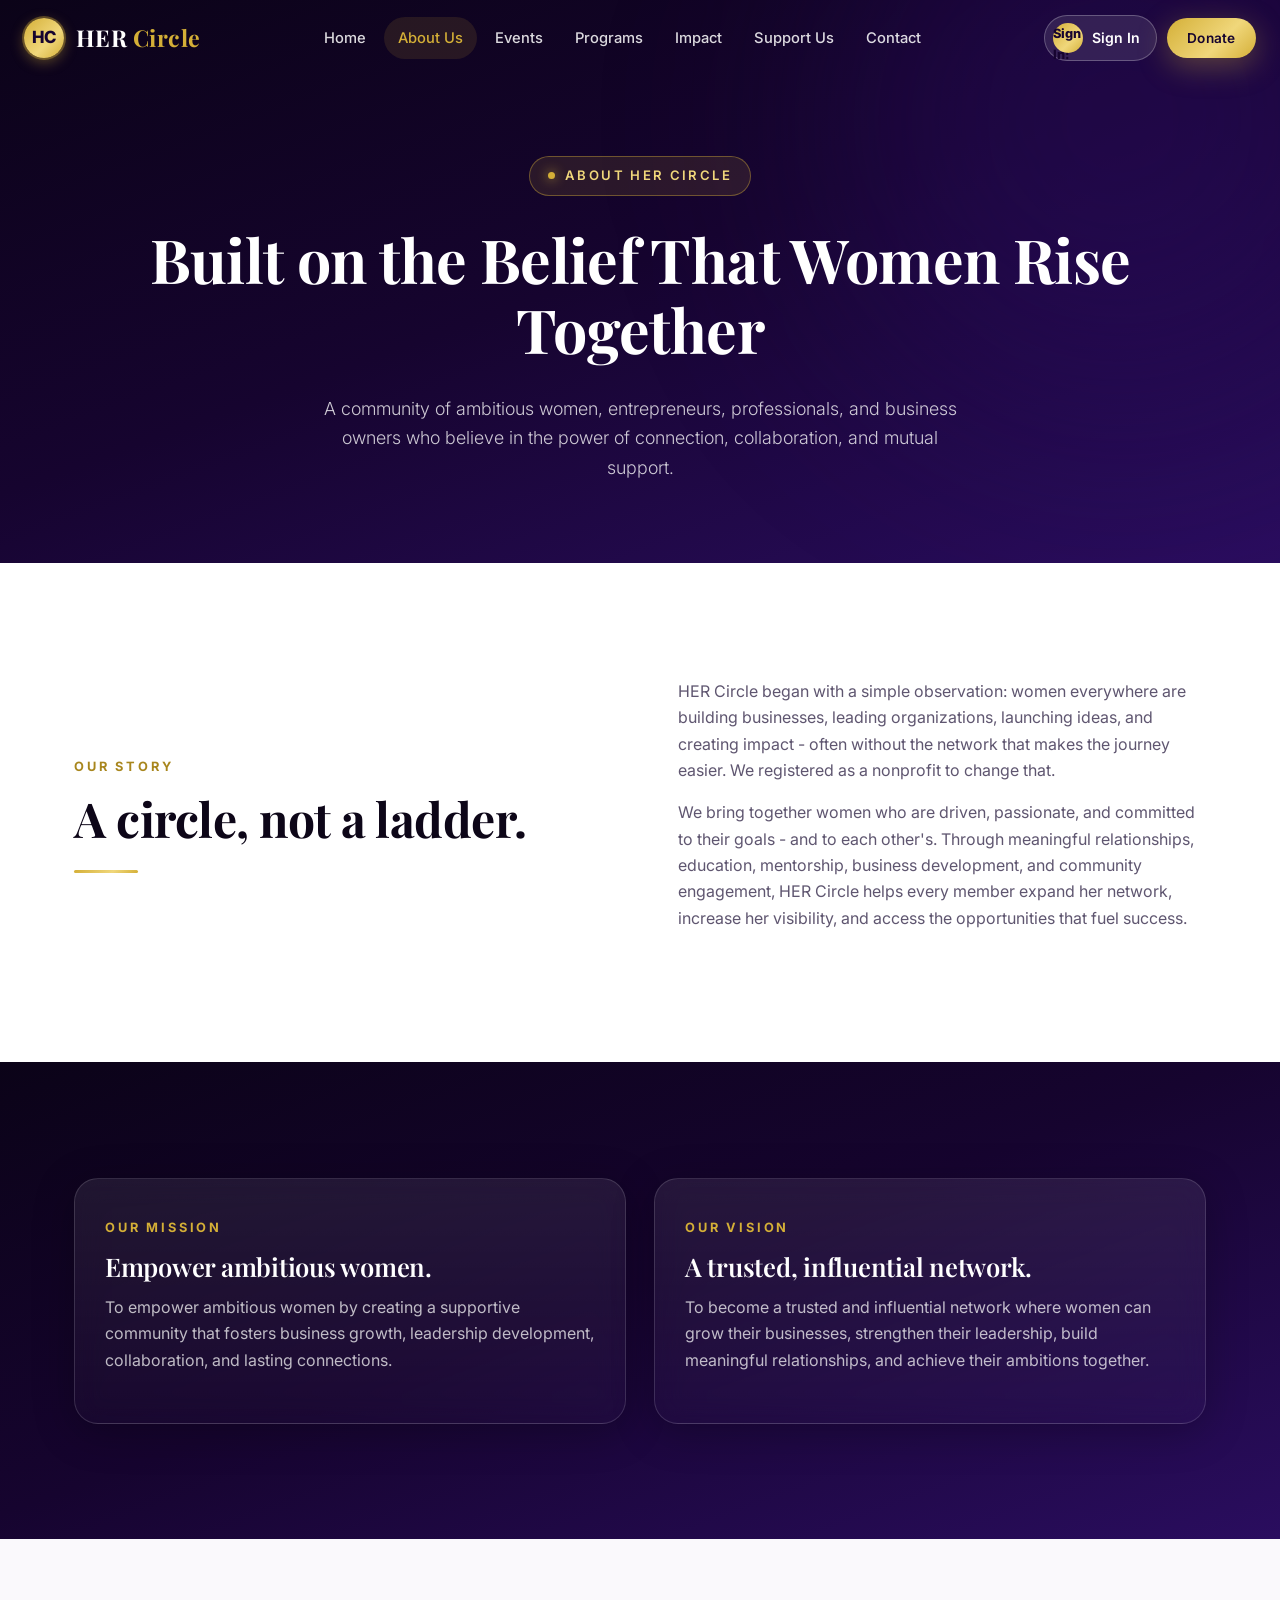
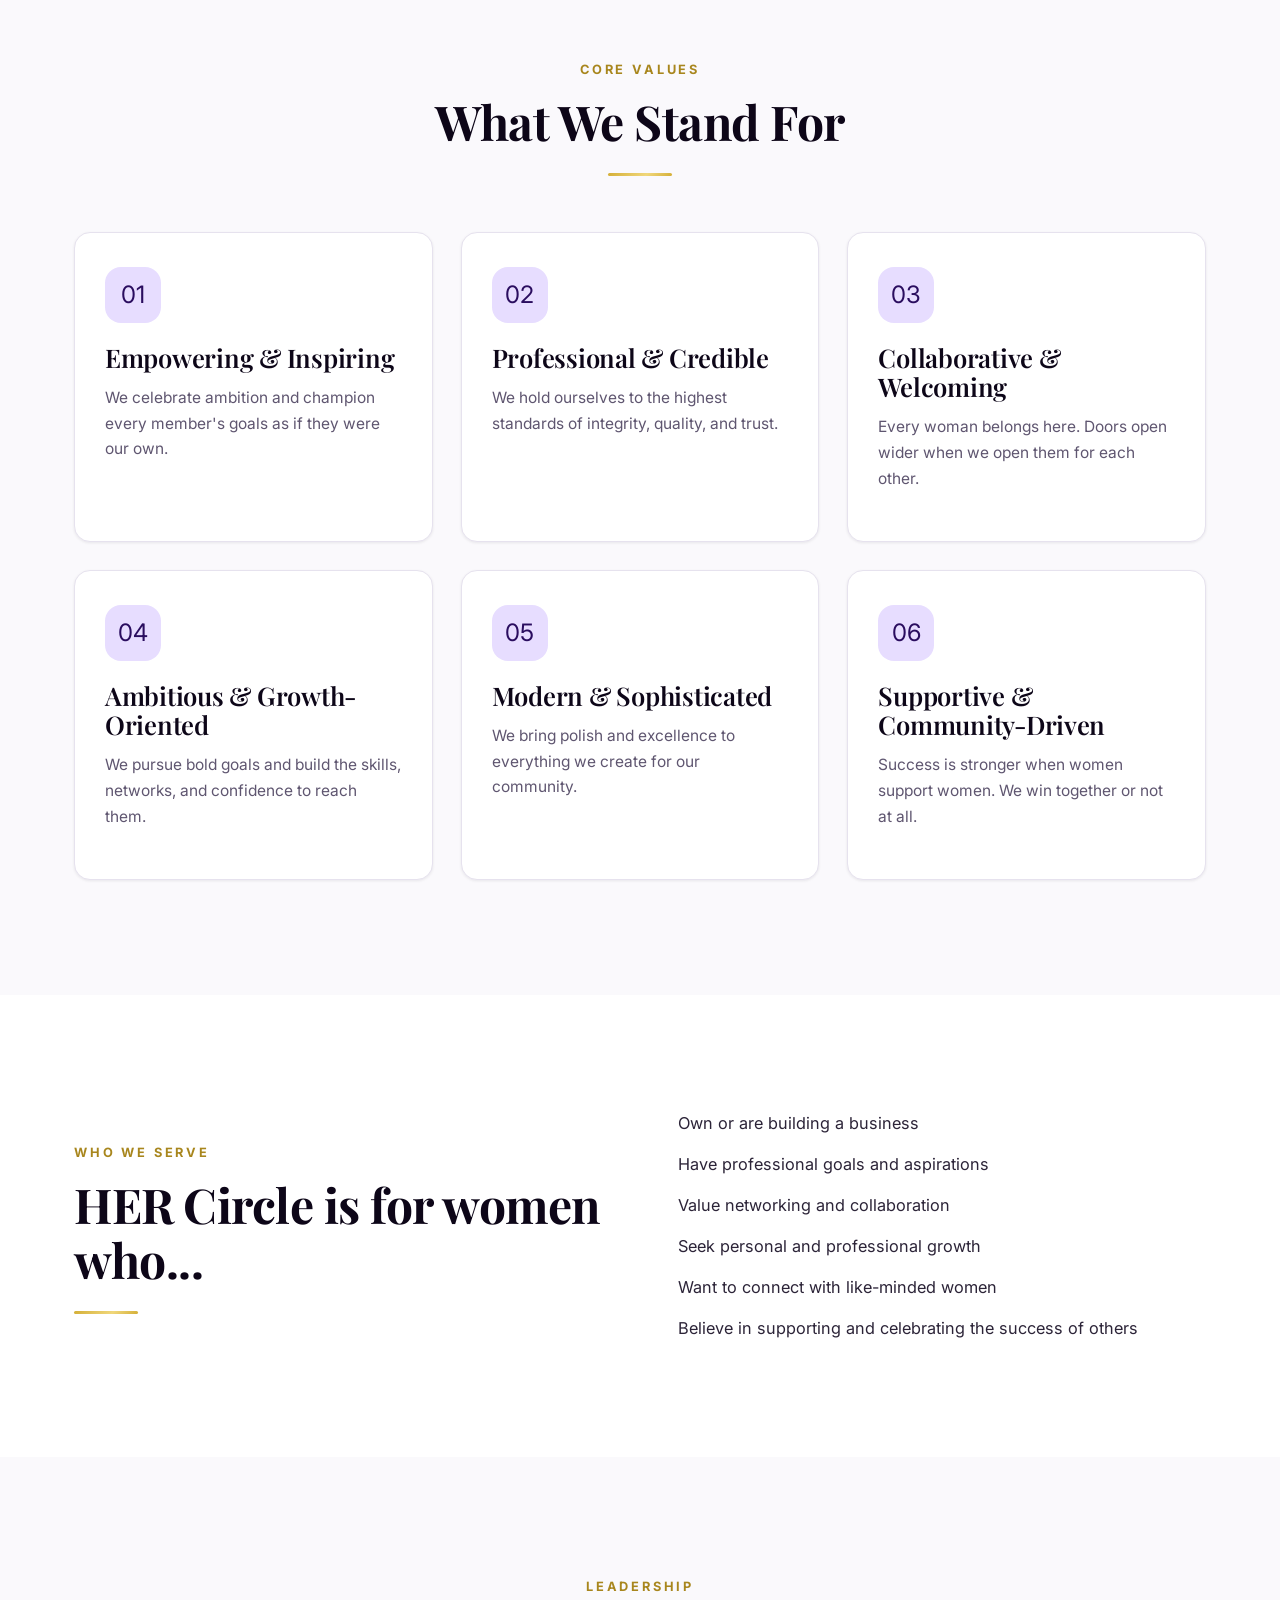
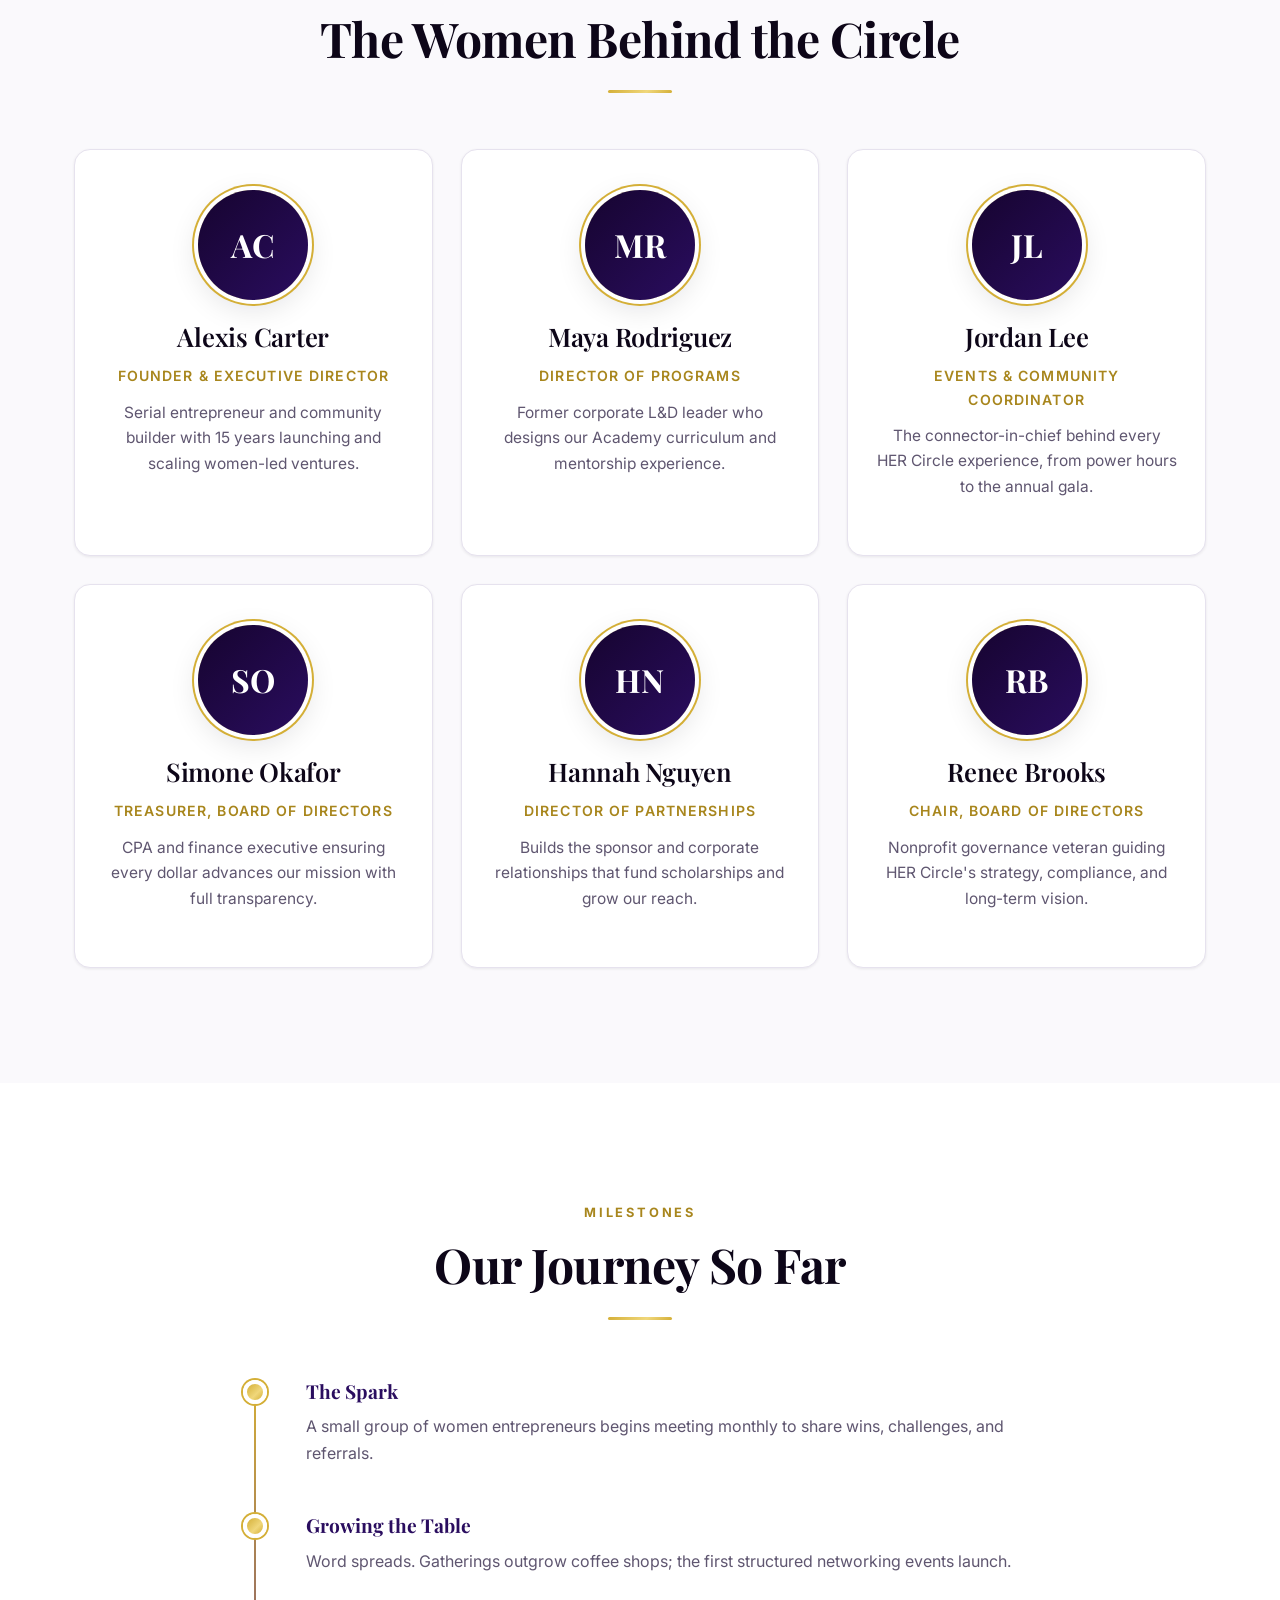
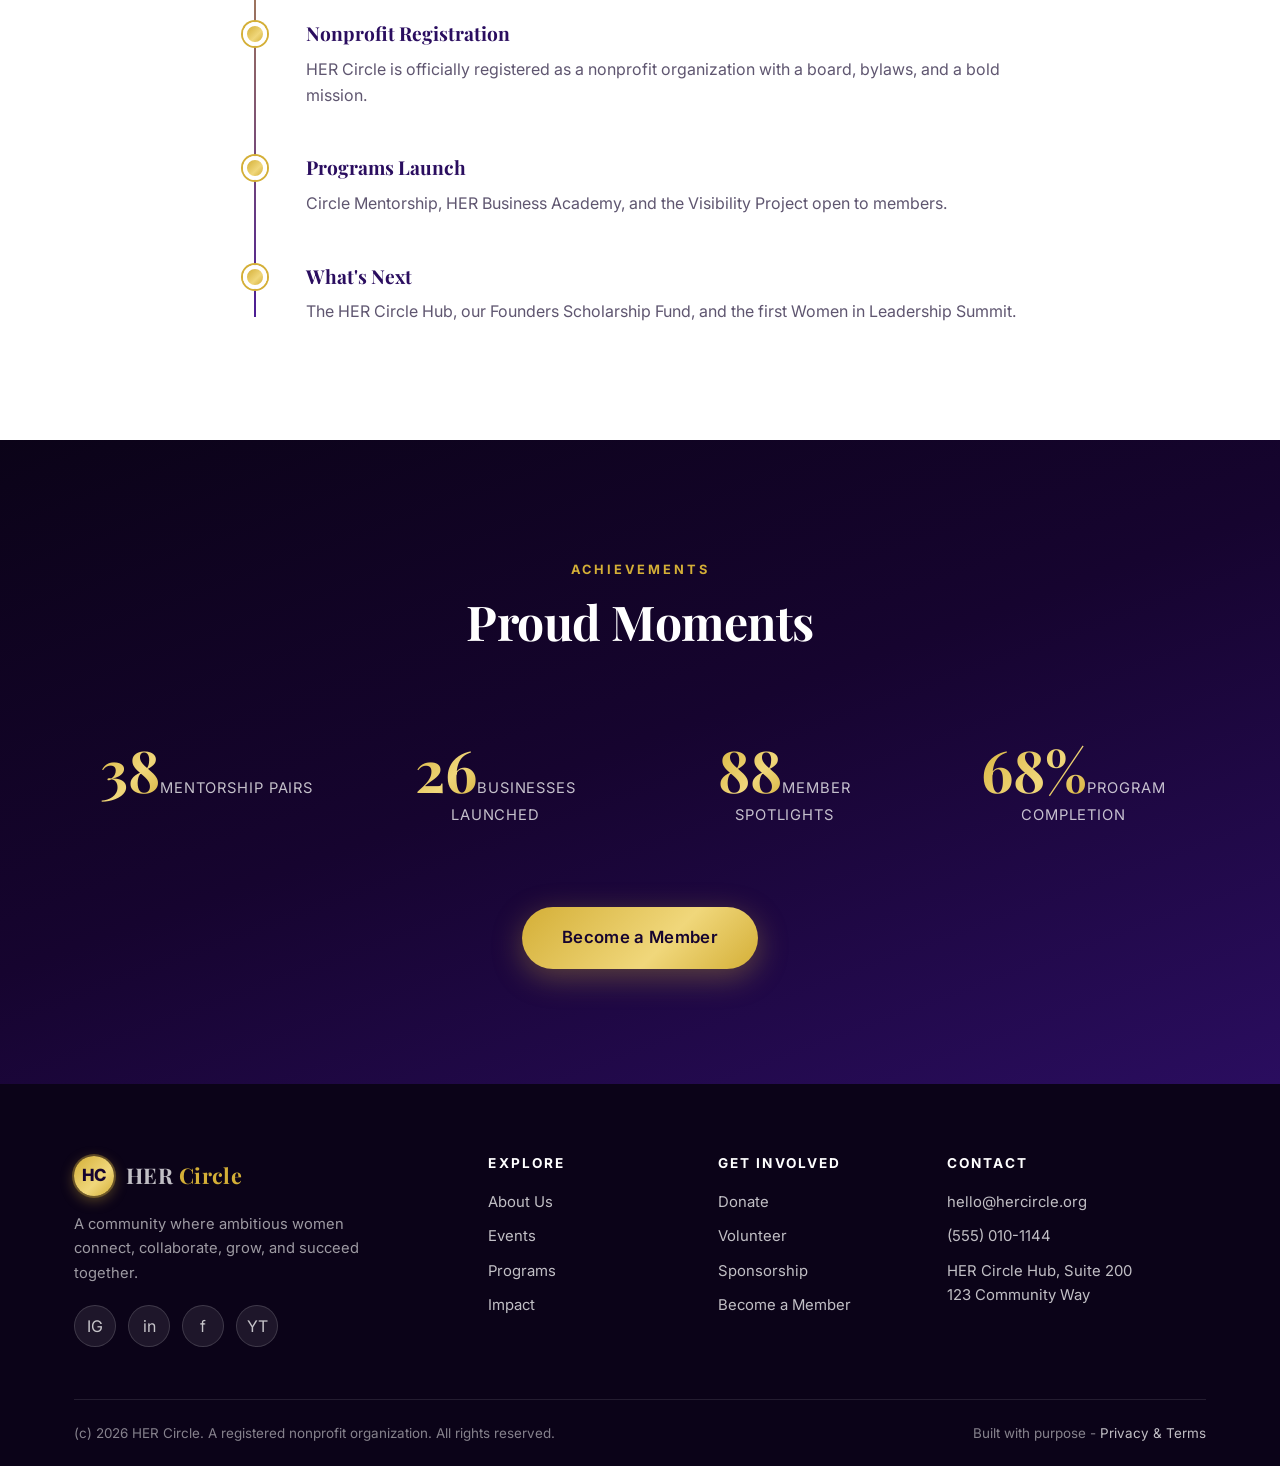
==== commit fb112eee: "Polish branding and demo email flows" ====
--- a/about.html
+++ b/about.html
@@ -3,7 +3,7 @@
 <head>
   <meta charset="UTF-8">
   <meta name="viewport" content="width=device-width, initial-scale=1.0">
-  <title>About Us — HER Circle</title>
+  <title>About Us - HER Circle</title>
   <meta name="description" content="HER Circle is a nonprofit community of ambitious women entrepreneurs, professionals, and leaders. Learn about our story, mission, vision, values, and team.">
   <meta property="og:title" content="About HER Circle">
   <meta property="og:description" content="Our story, mission, vision, and the team behind HER Circle.">
@@ -41,11 +41,11 @@
           <div class="reveal" data-delay="2">
             <p style="color:var(--gray-600)">
               HER Circle began with a simple observation: women everywhere are building businesses, leading
-              organizations, launching ideas, and creating impact — often without the network that makes
+              organizations, launching ideas, and creating impact - often without the network that makes
               the journey easier. We registered as a nonprofit to change that.
             </p>
             <p style="color:var(--gray-600)">
-              We bring together women who are driven, passionate, and committed to their goals — and to
+              We bring together women who are driven, passionate, and committed to their goals - and to
               each other's. Through meaningful relationships, education, mentorship, business development,
               and community engagement, HER Circle helps every member expand her network, increase her
               visibility, and access the opportunities that fuel success.
@@ -83,12 +83,12 @@
           <div class="gold-rule"></div>
         </div>
         <div class="grid grid-3">
-          <div class="card reveal"><div class="icon" aria-hidden="true">💜</div><h3>Empowering &amp; Inspiring</h3><p>We celebrate ambition and champion every member's goals as if they were our own.</p></div>
-          <div class="card reveal" data-delay="1"><div class="icon" aria-hidden="true">🏛️</div><h3>Professional &amp; Credible</h3><p>We hold ourselves to the highest standards of integrity, quality, and trust.</p></div>
-          <div class="card reveal" data-delay="2"><div class="icon" aria-hidden="true">🤝</div><h3>Collaborative &amp; Welcoming</h3><p>Every woman belongs here. Doors open wider when we open them for each other.</p></div>
-          <div class="card reveal" data-delay="1"><div class="icon" aria-hidden="true">🚀</div><h3>Ambitious &amp; Growth-Oriented</h3><p>We pursue bold goals and build the skills, networks, and confidence to reach them.</p></div>
-          <div class="card reveal" data-delay="2"><div class="icon" aria-hidden="true">🌟</div><h3>Modern &amp; Sophisticated</h3><p>We bring polish and excellence to everything we create for our community.</p></div>
-          <div class="card reveal" data-delay="3"><div class="icon" aria-hidden="true">🌱</div><h3>Supportive &amp; Community-Driven</h3><p>Success is stronger when women support women. We win together or not at all.</p></div>
+          <div class="card reveal"><div class="icon" aria-hidden="true">01</div><h3>Empowering &amp; Inspiring</h3><p>We celebrate ambition and champion every member's goals as if they were our own.</p></div>
+          <div class="card reveal" data-delay="1"><div class="icon" aria-hidden="true">02</div><h3>Professional &amp; Credible</h3><p>We hold ourselves to the highest standards of integrity, quality, and trust.</p></div>
+          <div class="card reveal" data-delay="2"><div class="icon" aria-hidden="true">03</div><h3>Collaborative &amp; Welcoming</h3><p>Every woman belongs here. Doors open wider when we open them for each other.</p></div>
+          <div class="card reveal" data-delay="1"><div class="icon" aria-hidden="true">04</div><h3>Ambitious &amp; Growth-Oriented</h3><p>We pursue bold goals and build the skills, networks, and confidence to reach them.</p></div>
+          <div class="card reveal" data-delay="2"><div class="icon" aria-hidden="true">05</div><h3>Modern &amp; Sophisticated</h3><p>We bring polish and excellence to everything we create for our community.</p></div>
+          <div class="card reveal" data-delay="3"><div class="icon" aria-hidden="true">06</div><h3>Supportive &amp; Community-Driven</h3><p>Success is stronger when women support women. We win together or not at all.</p></div>
         </div>
       </div>
     </section>
@@ -99,17 +99,17 @@
         <div class="split">
           <div class="reveal">
             <span class="kicker">Who We Serve</span>
-            <h2>HER Circle is for women who…</h2>
+            <h2>HER Circle is for women who...</h2>
             <div class="gold-rule" style="margin-left:0"></div>
           </div>
           <div class="reveal" data-delay="2">
             <ul style="display:grid; gap:14px; list-style:none; padding:0; margin:0; color:var(--gray-800); font-size:1.02rem">
-              <li>✦ &nbsp;Own or are building a business</li>
-              <li>✦ &nbsp;Have professional goals and aspirations</li>
-              <li>✦ &nbsp;Value networking and collaboration</li>
-              <li>✦ &nbsp;Seek personal and professional growth</li>
-              <li>✦ &nbsp;Want to connect with like-minded women</li>
-              <li>✦ &nbsp;Believe in supporting and celebrating the success of others</li>
+              <li>Own or are building a business</li>
+              <li>Have professional goals and aspirations</li>
+              <li>Value networking and collaboration</li>
+              <li>Seek personal and professional growth</li>
+              <li>Want to connect with like-minded women</li>
+              <li>Believe in supporting and celebrating the success of others</li>
             </ul>
           </div>
         </div>
--- a/css/styles.css
+++ b/css/styles.css
@@ -1,14 +1,14 @@
 /* ============================================================
-   HER Circle — Design System
-   Deep Royal Purple #4B1D95 · Metallic Gold #D4AF37
+   HER Circle - Design System
+   Deep Professional Purple #2A0D5F - Metallic Gold #D4AF37
    ============================================================ */
 
 :root {
-  --purple: #4B1D95;
-  --purple-dark: #2E1065;
-  --purple-deep: #1a0a3c;
-  --purple-light: #7C3AED;
-  --purple-soft: #ede9fe;
+  --purple: #2A0D5F;
+  --purple-dark: #16042F;
+  --purple-deep: #0B0318;
+  --purple-light: #4C1D95;
+  --purple-soft: #e7ddff;
   --gold: #D4AF37;
   --gold-light: #F0D77B;
   --gold-dark: #A8861D;
@@ -21,8 +21,8 @@
   --gray-600: #5f5670;
   --gray-800: #2c2438;
 
-  --grad-hero: linear-gradient(160deg, #1a0a3c 0%, #2E1065 45%, #4B1D95 100%);
-  --grad-purple: linear-gradient(135deg, #4B1D95, #7C3AED);
+  --grad-hero: linear-gradient(160deg, #0B0318 0%, #16042F 48%, #2A0D5F 100%);
+  --grad-purple: linear-gradient(135deg, #16042F, #2A0D5F);
   --grad-gold: linear-gradient(135deg, #D4AF37, #F0D77B 60%, #D4AF37);
   --grad-card: linear-gradient(180deg, rgba(255,255,255,.08), rgba(255,255,255,.02));
 
@@ -42,6 +42,11 @@
 }
 
 *, *::before, *::after { box-sizing: border-box; }
+
+/* Hide decorative scrollbars while preserving page and panel scrolling. */
+html { scrollbar-width: none; }
+html::-webkit-scrollbar, body::-webkit-scrollbar, .admin-side::-webkit-scrollbar, .table-wrap::-webkit-scrollbar, .modal::-webkit-scrollbar { display: none; width: 0; height: 0; }
+body { -ms-overflow-style: none; }
 
 html { scroll-behavior: smooth; -webkit-text-size-adjust: 100%; }
 
@@ -94,7 +99,7 @@
   background: transparent;
 }
 .nav.scrolled, .nav.solid {
-  background: rgba(20, 8, 48, .82);
+  background: rgba(11, 3, 24, .92);
   backdrop-filter: blur(18px) saturate(150%);
   -webkit-backdrop-filter: blur(18px) saturate(150%);
   box-shadow: 0 1px 0 rgba(212,175,55,.25), var(--shadow-md);
@@ -143,7 +148,7 @@
   .nav-links {
     position: fixed; top: var(--nav-h); left: 0; right: 0;
     flex-direction: column; align-items: stretch; gap: 2px; padding: 18px 20px 26px;
-    background: rgba(20,8,48,.97); backdrop-filter: blur(20px);
+    background: rgba(11,3,24,.98); backdrop-filter: blur(20px);
     transform: translateY(-12px); opacity: 0; visibility: hidden; pointer-events: none;
     transition: transform .35s var(--ease), opacity .3s, visibility .3s;
     box-shadow: var(--shadow-lg); border-bottom: 1px solid rgba(212,175,55,.25);
@@ -166,8 +171,8 @@
 .btn:active { transform: translateY(0); }
 .btn-gold { background: var(--grad-gold); color: var(--purple-dark); box-shadow: var(--shadow-gold); }
 .btn-gold:hover { box-shadow: 0 14px 40px rgba(212,175,55,.5); }
-.btn-purple { background: var(--grad-purple); color: var(--white); box-shadow: 0 8px 30px rgba(75,29,149,.35); }
-.btn-purple:hover { box-shadow: 0 14px 40px rgba(75,29,149,.5); color: var(--white); }
+.btn-purple { background: var(--grad-purple); color: var(--white); box-shadow: 0 8px 30px rgba(42,13,95,.42); }
+.btn-purple:hover { box-shadow: 0 14px 40px rgba(42,13,95,.55); color: var(--white); }
 .btn-ghost { background: rgba(255,255,255,.08); color: var(--white); border: 1px solid rgba(255,255,255,.35); backdrop-filter: blur(8px); }
 .btn-ghost:hover { background: rgba(255,255,255,.16); border-color: rgba(255,255,255,.6); }
 .btn-outline { background: transparent; color: var(--purple); border: 2px solid var(--purple); }
@@ -187,7 +192,7 @@
 .hero-glow {
   position: absolute; border-radius: 50%; filter: blur(110px); pointer-events: none;
 }
-.hero-glow.g1 { width: 560px; height: 560px; background: rgba(124,58,237,.4); top: -160px; right: -120px; animation: drift 14s ease-in-out infinite alternate; }
+.hero-glow.g1 { width: 560px; height: 560px; background: rgba(42,13,95,.45); top: -160px; right: -120px; animation: drift 14s ease-in-out infinite alternate; }
 .hero-glow.g2 { width: 420px; height: 420px; background: rgba(212,175,55,.18); bottom: -140px; left: -100px; animation: drift 18s ease-in-out infinite alternate-reverse; }
 @keyframes drift { from { transform: translate(0,0) scale(1); } to { transform: translate(50px,40px) scale(1.12); } }
 
@@ -622,6 +627,12 @@
   animation: modalUp .5s var(--ease);
 }
 .auth-card h1 { font-size: 1.9rem; text-align: center; }
+.demo-credentials {
+  margin: 20px 0 24px; padding: 16px; border: 1px solid var(--gray-200); border-radius: var(--radius);
+  background: var(--gray-50); color: var(--gray-600); font-size: .88rem;
+}
+.demo-credentials strong { display: block; color: var(--ink); margin-bottom: 8px; }
+.demo-credentials code { color: var(--purple); font-weight: 700; }
 .auth-sub { text-align: center; color: var(--gray-600); font-size: .94rem; margin-bottom: 28px; }
 .auth-switch { text-align: center; font-size: .9rem; color: var(--gray-600); margin-top: 22px; }
 .auth-tabs { display: flex; background: var(--gray-100); border-radius: 99px; padding: 5px; margin-bottom: 28px; }
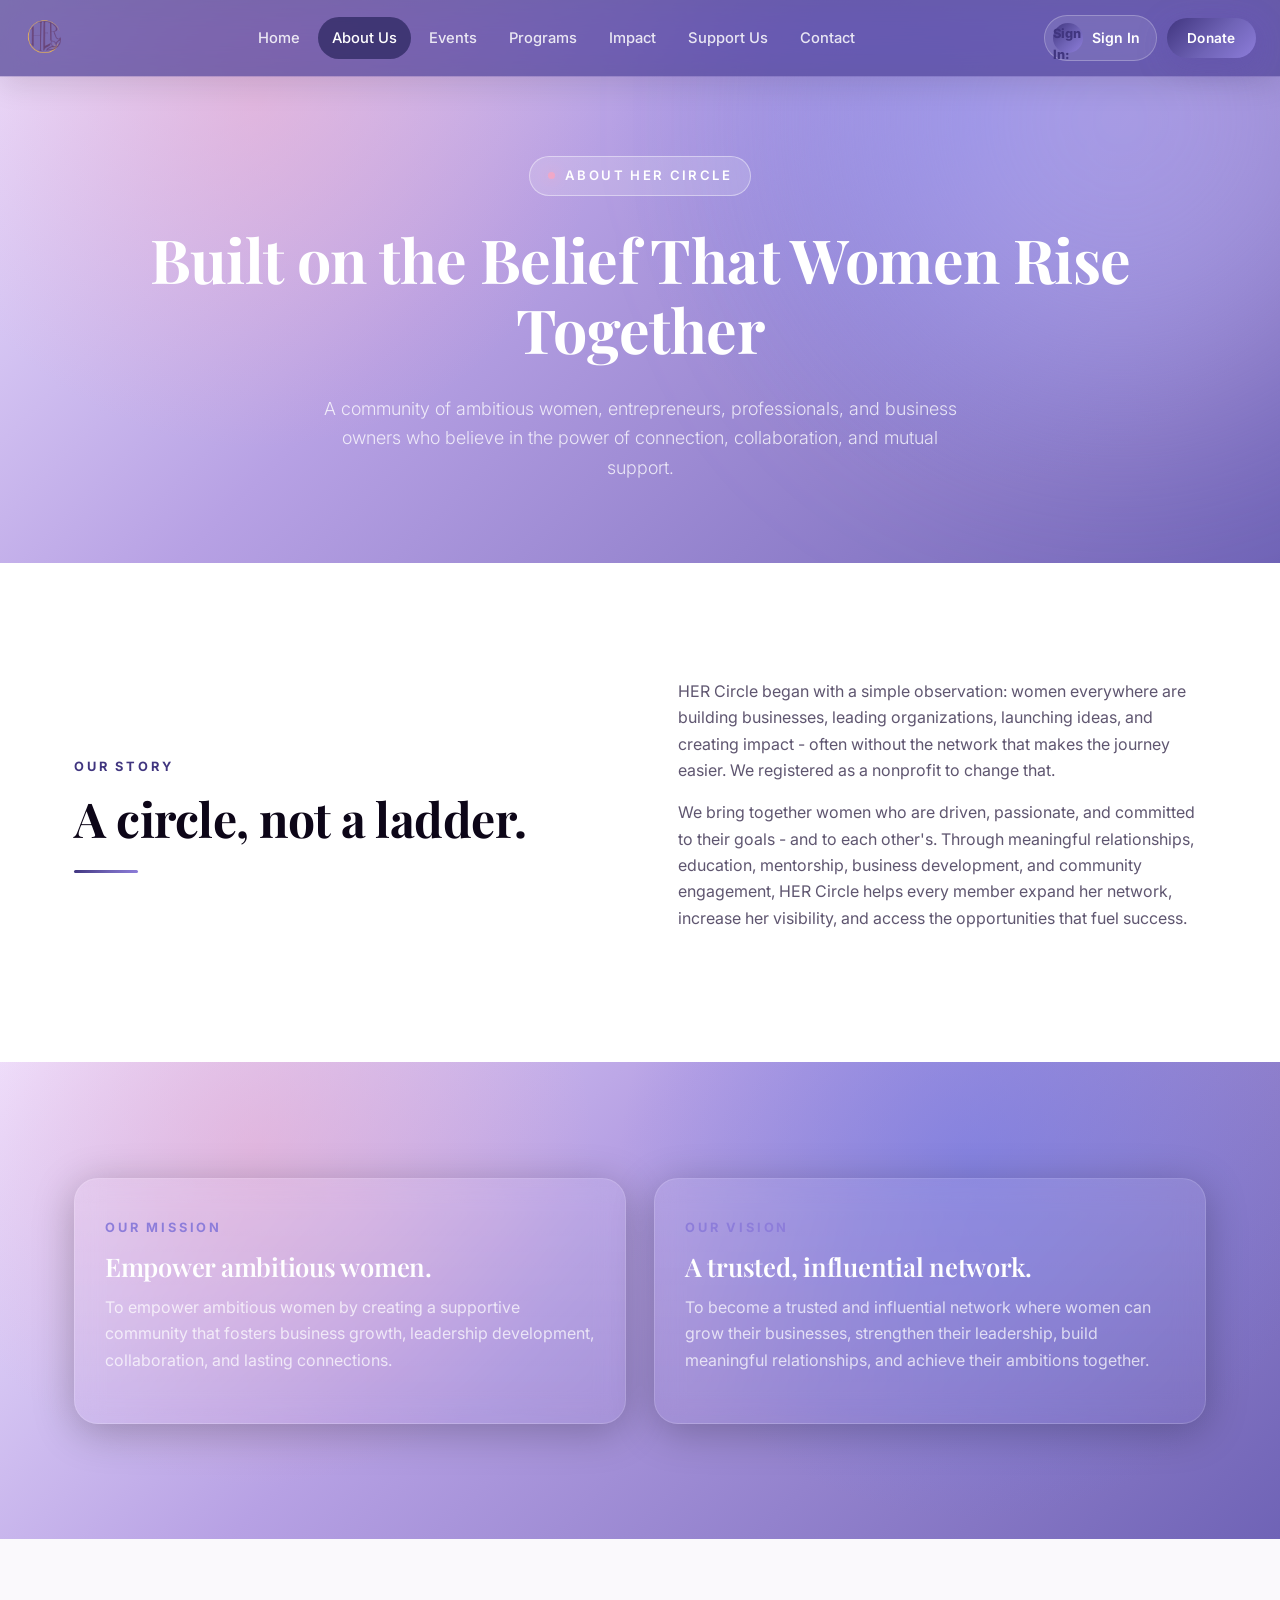
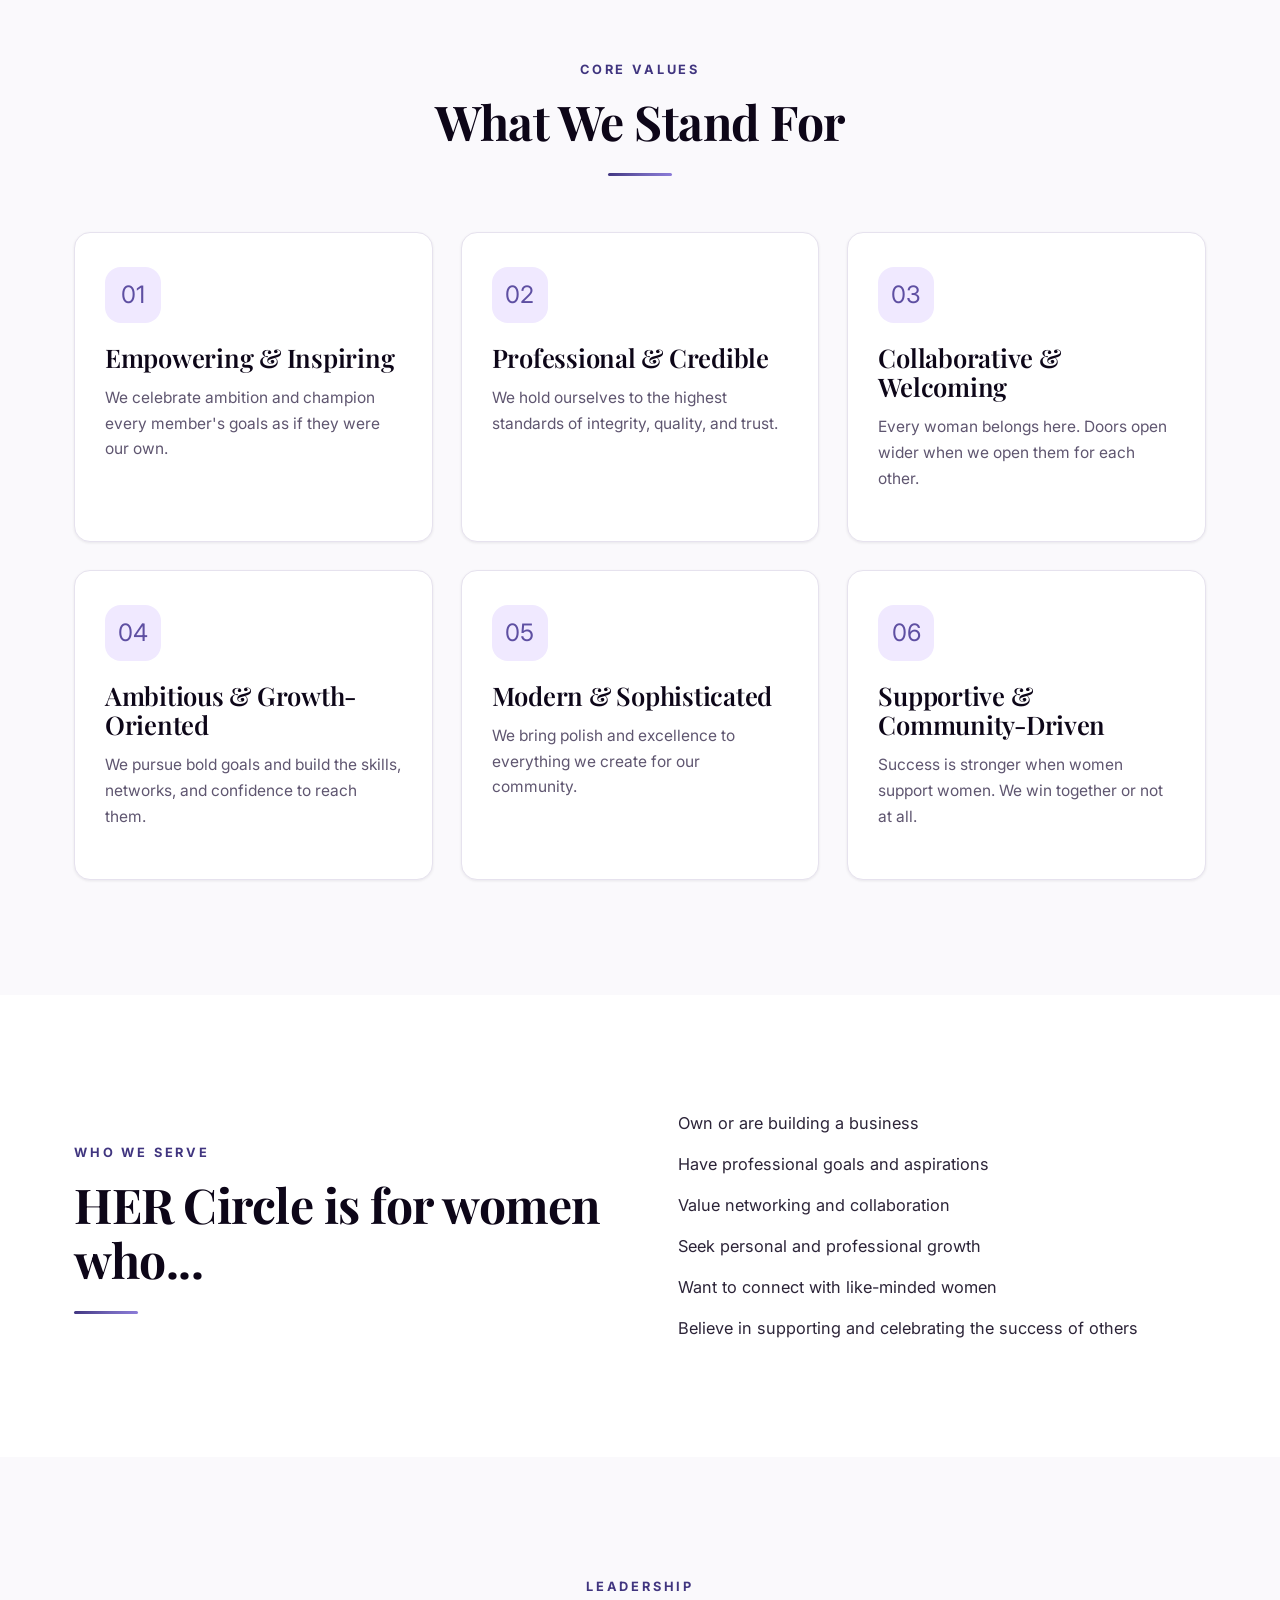
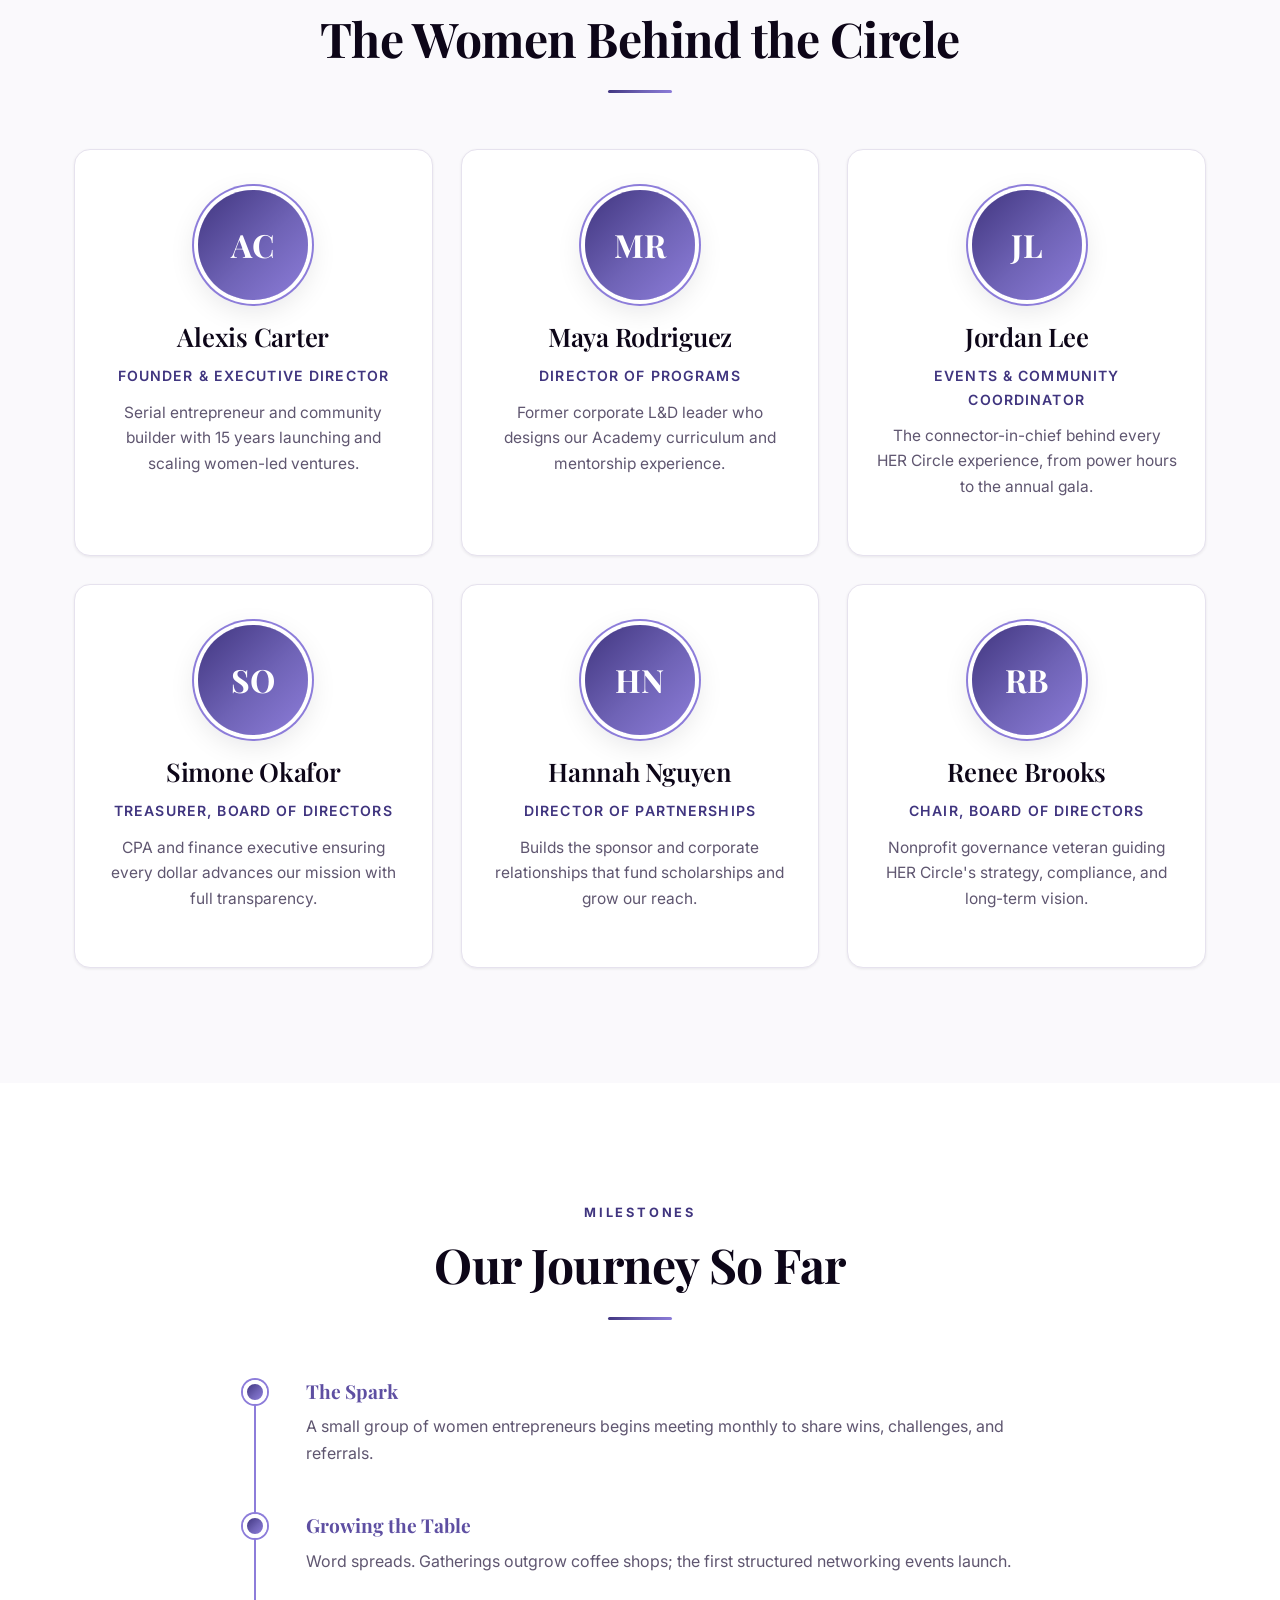
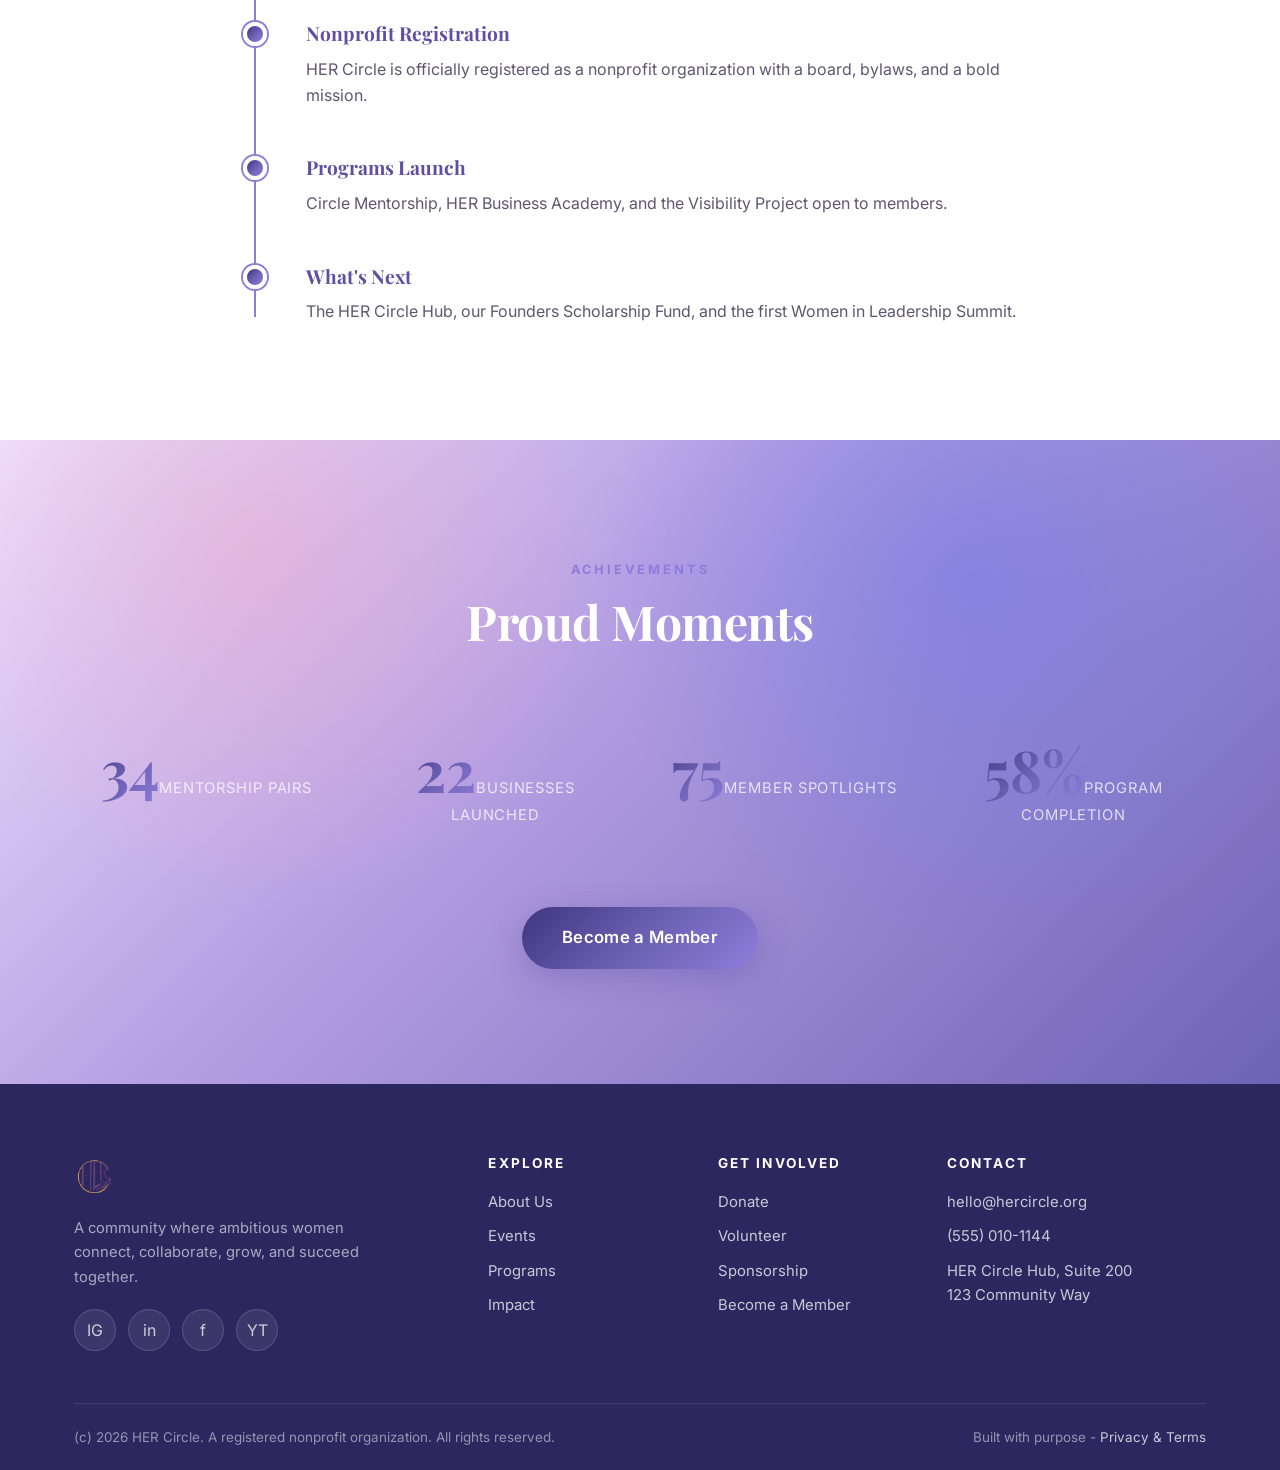
==== commit 72109640: "Replace logo with logoC1.png, swap all gold to purple sitewide https://claude.ai/code/session_01VZEX" ====
--- a/about.html
+++ b/about.html
@@ -197,7 +197,7 @@
           <div class="stat reveal" data-delay="3"><span class="num" data-count="92" data-suffix="%">0</span><span class="label">Program Completion</span></div>
         </div>
         <div class="reveal" style="margin-top:44px">
-          <a class="btn btn-gold btn-lg" href="auth.html">Become a Member</a>
+          <a class="btn btn-purple btn-lg" href="auth.html">Become a Member</a>
         </div>
       </div>
     </section>
--- a/css/styles.css
+++ b/css/styles.css
@@ -1,14 +1,17 @@
 /* ============================================================
    HER Circle - Design System
-   Deep Professional Purple #2A0D5F - Metallic Gold #D4AF37
+   Lavender Space Purple #6F63B6 - Rose Glass #F0A8C8
    ============================================================ */
 
 :root {
-  --purple: #2A0D5F;
-  --purple-dark: #16042F;
-  --purple-deep: #0B0318;
-  --purple-light: #4C1D95;
-  --purple-soft: #e7ddff;
+  --purple: #5E4FA2;
+  --purple-dark: #40357F;
+  --purple-deep: #2C275F;
+  --purple-light: #8D7DDA;
+  --purple-soft: #F0E9FF;
+  --glass-lavender: #C7B6F2;
+  --glass-rose: #F0A8C8;
+  --glass-blue: #6D79E8;
   --gold: #D4AF37;
   --gold-light: #F0D77B;
   --gold-dark: #A8861D;
@@ -21,8 +24,8 @@
   --gray-600: #5f5670;
   --gray-800: #2c2438;
 
-  --grad-hero: linear-gradient(160deg, #0B0318 0%, #16042F 48%, #2A0D5F 100%);
-  --grad-purple: linear-gradient(135deg, #16042F, #2A0D5F);
+  --grad-hero: radial-gradient(circle at 20% 18%, rgba(240,168,200,.46) 0%, rgba(240,168,200,0) 31%), radial-gradient(circle at 76% 22%, rgba(109,121,232,.52) 0%, rgba(109,121,232,0) 34%), linear-gradient(135deg, #EEE2FF 0%, #B7A1E4 40%, #6F63B6 100%);
+  --grad-purple: linear-gradient(135deg, #40357F, #6F63B6 55%, #8D7DDA);
   --grad-gold: linear-gradient(135deg, #D4AF37, #F0D77B 60%, #D4AF37);
   --grad-card: linear-gradient(180deg, rgba(255,255,255,.08), rgba(255,255,255,.02));
 
@@ -32,7 +35,8 @@
   --shadow-sm: 0 1px 3px rgba(13,6,24,.08);
   --shadow-md: 0 8px 30px rgba(13,6,24,.12);
   --shadow-lg: 0 24px 60px rgba(46,16,101,.22);
-  --shadow-gold: 0 8px 30px rgba(212,175,55,.35);
+  --shadow-gold: 0 8px 30px rgba(95,79,162,.35);
+  --shadow-purple: 0 8px 30px rgba(95,79,162,.35);
 
   --radius: 16px;
   --radius-lg: 24px;
@@ -81,7 +85,7 @@
 /* Accessibility */
 .skip-link {
   position: absolute; left: -9999px; top: 0; z-index: 2000;
-  background: var(--gold); color: var(--ink); padding: 12px 20px;
+  background: var(--purple-light); color: var(--ink); padding: 12px 20px;
   font-weight: 600; border-radius: 0 0 8px 0;
 }
 .skip-link:focus { left: 0; }
@@ -89,20 +93,23 @@
   position: absolute; width: 1px; height: 1px; padding: 0; margin: -1px;
   overflow: hidden; clip: rect(0,0,0,0); white-space: nowrap; border: 0;
 }
-:focus-visible { outline: 3px solid var(--gold); outline-offset: 2px; border-radius: 4px; }
+:focus-visible { outline: 3px solid var(--purple-light); outline-offset: 2px; border-radius: 4px; }
 
 /* ============ Navigation ============ */
 .nav {
   position: fixed; inset: 0 0 auto 0; height: var(--nav-h); z-index: 1000;
   display: flex; align-items: center;
   transition: background .4s var(--ease), box-shadow .4s var(--ease), backdrop-filter .4s;
-  background: transparent;
-}
-.nav.scrolled, .nav.solid {
-  background: rgba(11, 3, 24, .92);
+  background: rgba(80, 68, 148, .72);
   backdrop-filter: blur(18px) saturate(150%);
   -webkit-backdrop-filter: blur(18px) saturate(150%);
-  box-shadow: 0 1px 0 rgba(212,175,55,.25), var(--shadow-md);
+  box-shadow: 0 1px 0 rgba(95,79,162,.25), var(--shadow-md);
+}
+.nav.scrolled, .nav.solid {
+  background: rgba(80, 68, 148, .72);
+  backdrop-filter: blur(18px) saturate(150%);
+  -webkit-backdrop-filter: blur(18px) saturate(150%);
+  box-shadow: 0 1px 0 rgba(95,79,162,.25), var(--shadow-md);
 }
 .nav-inner {
   width: 100%; max-width: 1320px; margin: 0 auto; padding: 0 24px;
@@ -113,14 +120,15 @@
   font-family: var(--font-display); font-size: 1.45rem; font-weight: 700; color: var(--white);
   letter-spacing: .02em;
 }
+.nav-logo-img { height: 44px; width: auto; display: block; }
 .nav-logo .mark {
   width: 40px; height: 40px; border-radius: 50%; flex: none;
-  background: var(--grad-gold);
+  background: var(--grad-purple);
   display: grid; place-items: center;
   color: var(--purple-dark); font-size: 1.05rem; font-weight: 800; font-family: var(--font-body);
-  box-shadow: 0 0 0 2px rgba(212,175,55,.35), 0 4px 14px rgba(212,175,55,.4);
-}
-.nav-logo em { font-style: normal; color: var(--gold); }
+  box-shadow: 0 0 0 2px rgba(95,79,162,.35), 0 4px 14px rgba(212,175,55,.4);
+}
+.nav-logo em { font-style: normal; color: var(--purple-light); }
 .nav-links { display: flex; align-items: center; gap: 4px; list-style: none; margin: 0; padding: 0; }
 .nav-links a {
   display: block; padding: 9px 14px; border-radius: 99px;
@@ -128,7 +136,7 @@
   transition: color .25s, background .25s;
 }
 .nav-links a:hover { color: var(--white); background: rgba(255,255,255,.1); }
-.nav-links a[aria-current="page"] { color: var(--gold); background: rgba(212,175,55,.12); }
+.nav-links a[aria-current="page"] { color: var(--white); background: rgba(44, 39, 95, .75); }
 .nav-cta { display: flex; align-items: center; gap: 10px; }
 
 .nav-toggle {
@@ -148,10 +156,10 @@
   .nav-links {
     position: fixed; top: var(--nav-h); left: 0; right: 0;
     flex-direction: column; align-items: stretch; gap: 2px; padding: 18px 20px 26px;
-    background: rgba(11,3,24,.98); backdrop-filter: blur(20px);
+    background: rgba(80,68,148,.90); backdrop-filter: blur(20px);
     transform: translateY(-12px); opacity: 0; visibility: hidden; pointer-events: none;
     transition: transform .35s var(--ease), opacity .3s, visibility .3s;
-    box-shadow: var(--shadow-lg); border-bottom: 1px solid rgba(212,175,55,.25);
+    box-shadow: var(--shadow-lg); border-bottom: 1px solid rgba(95,79,162,.25);
   }
   .nav-links.open { transform: translateY(0); opacity: 1; visibility: visible; pointer-events: auto; }
   .nav-links a { padding: 14px 16px; font-size: 1.05rem; }
@@ -169,10 +177,10 @@
 }
 .btn:hover { transform: translateY(-2px); }
 .btn:active { transform: translateY(0); }
-.btn-gold { background: var(--grad-gold); color: var(--purple-dark); box-shadow: var(--shadow-gold); }
-.btn-gold:hover { box-shadow: 0 14px 40px rgba(212,175,55,.5); }
-.btn-purple { background: var(--grad-purple); color: var(--white); box-shadow: 0 8px 30px rgba(42,13,95,.42); }
-.btn-purple:hover { box-shadow: 0 14px 40px rgba(42,13,95,.55); color: var(--white); }
+.btn-gold { background: var(--grad-purple); color: var(--purple-dark); box-shadow: var(--shadow-purple); }
+.btn-gold:hover { box-shadow: 0 14px 40px rgba(95,79,162,.5); }
+.btn-purple { background: var(--grad-purple); color: var(--white); box-shadow: 0 8px 30px rgba(95,79,162,.38); }
+.btn-purple:hover { box-shadow: 0 14px 40px rgba(95,79,162,.5); color: var(--white); }
 .btn-ghost { background: rgba(255,255,255,.08); color: var(--white); border: 1px solid rgba(255,255,255,.35); backdrop-filter: blur(8px); }
 .btn-ghost:hover { background: rgba(255,255,255,.16); border-color: rgba(255,255,255,.6); }
 .btn-outline { background: transparent; color: var(--purple); border: 2px solid var(--purple); }
@@ -188,26 +196,62 @@
   padding: calc(var(--nav-h) + 40px) 0 80px;
 }
 .hero-sub { min-height: 62svh; padding-bottom: 60px; }
-#particles { position: absolute; inset: 0; pointer-events: none; opacity: .8; }
+#particles { position: absolute; inset: 0; pointer-events: none; opacity: .45; mix-blend-mode: screen; }
+.hero::before {
+  content: ""; position: absolute; inset: 0; pointer-events: none;
+  background: linear-gradient(115deg, rgba(255,255,255,.28), rgba(255,255,255,0) 38%, rgba(255,255,255,.18) 70%, rgba(255,255,255,0));
+  opacity: .7;
+}
+.hero::after {
+  content: ""; position: absolute; inset: auto 0 0; height: 36%; pointer-events: none;
+  background: linear-gradient(to top, rgba(255,255,255,.28), transparent);
+}
 .hero-glow {
   position: absolute; border-radius: 50%; filter: blur(110px); pointer-events: none;
 }
-.hero-glow.g1 { width: 560px; height: 560px; background: rgba(42,13,95,.45); top: -160px; right: -120px; animation: drift 14s ease-in-out infinite alternate; }
-.hero-glow.g2 { width: 420px; height: 420px; background: rgba(212,175,55,.18); bottom: -140px; left: -100px; animation: drift 18s ease-in-out infinite alternate-reverse; }
+.hero-glow.g1 { width: 560px; height: 560px; background: rgba(199,182,242,.48); top: -160px; right: -120px; animation: drift 14s ease-in-out infinite alternate; }
+.hero-glow.g2 { width: 420px; height: 420px; background: rgba(240,168,200,.32); bottom: -140px; left: -100px; animation: drift 18s ease-in-out infinite alternate-reverse; }
 @keyframes drift { from { transform: translate(0,0) scale(1); } to { transform: translate(50px,40px) scale(1.12); } }
 
-.hero-content { position: relative; z-index: 2; max-width: 860px; }
-.hero h1 { color: var(--white); margin-bottom: 24px; }
-.hero h1 .gold-script { color: var(--gold); font-style: italic; }
+.hero-content { position: relative; z-index: 2; max-width: 980px; }
+.hero-opener {
+  position: relative; width: min(100%, 920px); aspect-ratio: 16 / 7; overflow: hidden;
+  margin: 0 0 34px; border: 1px solid rgba(255,255,255,.58); border-radius: 30px;
+  background: linear-gradient(135deg, rgba(239,226,255,.78), rgba(183,161,228,.62) 48%, rgba(109,121,232,.46));
+  box-shadow: 0 28px 80px rgba(64,53,127,.28), inset 0 1px 0 rgba(255,255,255,.72);
+  isolation: isolate;
+}
+.hero-opener-video, .hero-opener-fallback { position: absolute; inset: 0; width: 100%; height: 100%; }
+.hero-opener-video { object-fit: cover; z-index: 2; }
+.hero-opener-video.is-unavailable { opacity: 0; pointer-events: none; }
+.hero-opener-fallback {
+  z-index: 1; display: grid; place-items: center;
+  background: radial-gradient(circle at 32% 28%, rgba(255,255,255,.58), rgba(255,255,255,0) 27%),
+    radial-gradient(circle at 72% 58%, rgba(240,168,200,.42), rgba(240,168,200,0) 30%),
+    linear-gradient(135deg, #E9DDFB, #B8A3E3 55%, #7468BE);
+}
+.hero-opener-copy {
+  position: absolute; left: clamp(22px, 5vw, 54px); bottom: clamp(20px, 4vw, 42px); z-index: 3;
+  color: var(--white); text-transform: uppercase; letter-spacing: .24em; font-size: clamp(.82rem, 1.35vw, 1.08rem);
+  font-weight: 800; text-shadow: 0 3px 18px rgba(64,53,127,.45);
+}
+.glass-ring { position: absolute; border-radius: 50%; border: 18px solid rgba(255,255,255,.34); filter: drop-shadow(0 18px 28px rgba(64,53,127,.2)); }
+.ring-primary { width: 34%; aspect-ratio: 1; border-color: rgba(255,255,255,.52) rgba(109,121,232,.52) rgba(240,168,200,.62) rgba(255,255,255,.42); animation: ringFloat 9s ease-in-out infinite alternate; }
+.ring-secondary { width: 54%; aspect-ratio: 1; border-color: rgba(240,168,200,.42) rgba(255,255,255,.2) rgba(109,121,232,.55) rgba(255,255,255,.28); transform: rotate(-24deg); animation: ringFloat 11s ease-in-out infinite alternate-reverse; }
+.glass-orb { position: absolute; width: 44px; height: 44px; border-radius: 50%; background: radial-gradient(circle at 30% 25%, rgba(255,255,255,.9), rgba(240,168,200,.7) 42%, rgba(109,121,232,.62)); box-shadow: inset 0 0 12px rgba(255,255,255,.55), 0 16px 30px rgba(64,53,127,.18); }
+.orb-one { left: 22%; top: 25%; } .orb-two { right: 22%; top: 28%; width: 34px; height: 34px; } .orb-three { right: 34%; bottom: 18%; width: 52px; height: 52px; }
+@keyframes ringFloat { from { transform: translateY(10px) rotate(-8deg); } to { transform: translateY(-12px) rotate(14deg); } }
+.hero h1 { color: var(--white); margin-bottom: 24px; text-shadow: 0 4px 28px rgba(64,53,127,.26); }
+.hero h1 .gold-script { color: var(--white); font-style: italic; text-shadow: 0 0 24px rgba(240,168,200,.78); }
 .hero-kicker {
   display: inline-flex; align-items: center; gap: 10px;
   padding: 8px 18px; border-radius: 99px; margin-bottom: 28px;
-  background: rgba(212,175,55,.12); border: 1px solid rgba(212,175,55,.4);
-  color: var(--gold-light); font-size: .82rem; font-weight: 600; letter-spacing: .18em; text-transform: uppercase;
-}
-.hero-kicker::before { content: ""; width: 7px; height: 7px; border-radius: 50%; background: var(--gold); box-shadow: 0 0 12px var(--gold); animation: pulse 2.2s infinite; }
+  background: rgba(255,255,255,.16); border: 1px solid rgba(255,255,255,.42);
+  color: var(--white); font-size: .82rem; font-weight: 600; letter-spacing: .18em; text-transform: uppercase;
+}
+.hero-kicker::before { content: ""; width: 7px; height: 7px; border-radius: 50%; background: var(--glass-rose); box-shadow: 0 0 14px var(--glass-rose); animation: pulse 2.2s infinite; }
 @keyframes pulse { 0%,100% { opacity: 1; transform: scale(1); } 50% { opacity: .5; transform: scale(.7); } }
-.hero-lead { font-size: clamp(1.05rem, 1.8vw, 1.3rem); color: rgba(255,255,255,.82); max-width: 640px; margin-bottom: 40px; font-weight: 300; }
+.hero-lead { font-size: clamp(1.05rem, 1.8vw, 1.3rem); color: rgba(255,255,255,.9); max-width: 680px; margin-bottom: 40px; font-weight: 300; }
 .hero-actions { display: flex; flex-wrap: wrap; gap: 16px; }
 .hero-scroll {
   position: absolute; bottom: 34px; left: 50%; transform: translateX(-50%); z-index: 2;
@@ -216,7 +260,7 @@
 }
 .hero-scroll::after {
   content: ""; width: 1px; height: 44px;
-  background: linear-gradient(to bottom, var(--gold), transparent);
+  background: linear-gradient(to bottom, var(--purple-light), transparent);
   animation: scrollHint 2s var(--ease) infinite;
 }
 @keyframes scrollHint { 0% { transform: scaleY(0); transform-origin: top; } 50% { transform: scaleY(1); transform-origin: top; } 51% { transform-origin: bottom; } 100% { transform: scaleY(0); transform-origin: bottom; } }
@@ -224,7 +268,7 @@
 /* Entrance animations */
 .hero-up { opacity: 0; transform: translateY(36px); animation: heroUp 1s var(--ease) forwards; }
 .hero-up.d1 { animation-delay: .15s; } .hero-up.d2 { animation-delay: .3s; }
-.hero-up.d3 { animation-delay: .45s; } .hero-up.d4 { animation-delay: .6s; }
+.hero-up.d3 { animation-delay: .45s; } .hero-up.d4 { animation-delay: .6s; } .hero-up.d5 { animation-delay: .75s; }
 @keyframes heroUp { to { opacity: 1; transform: translateY(0); } }
 
 /* ============ Sections ============ */
@@ -235,13 +279,13 @@
 .section-head { max-width: 720px; margin: 0 auto 56px; text-align: center; }
 .section-head.left { margin-left: 0; text-align: left; }
 .kicker {
-  display: inline-block; color: var(--gold-dark); font-size: .8rem; font-weight: 700;
+  display: inline-block; color: var(--purple-dark); font-size: .8rem; font-weight: 700;
   letter-spacing: .22em; text-transform: uppercase; margin-bottom: 14px;
 }
-.section-dark .kicker { color: var(--gold); }
+.section-dark .kicker { color: var(--purple-light); }
 .section-head p { color: var(--gray-600); font-size: 1.08rem; }
 .section-dark .section-head p { color: rgba(255,255,255,.75); }
-.gold-rule { width: 64px; height: 3px; background: var(--grad-gold); border-radius: 3px; margin: 18px auto 0; }
+.gold-rule { width: 64px; height: 3px; background: var(--grad-purple); border-radius: 3px; margin: 18px auto 0; }
 .section-head.left .gold-rule { margin-left: 0; }
 
 /* Scroll reveal */
@@ -282,7 +326,7 @@
   padding: 34px 30px; box-shadow: var(--shadow-sm);
   transition: transform .35s var(--ease), box-shadow .35s var(--ease), border-color .35s;
 }
-.card:hover { transform: translateY(-6px); box-shadow: var(--shadow-lg); border-color: rgba(212,175,55,.5); }
+.card:hover { transform: translateY(-6px); box-shadow: var(--shadow-lg); border-color: rgba(95,79,162,.5); }
 .card .icon {
   width: 56px; height: 56px; border-radius: 16px; margin-bottom: 20px;
   background: var(--purple-soft); color: var(--purple);
@@ -306,7 +350,7 @@
 .stat { text-align: center; padding: 36px 16px; }
 .stat .num {
   font-family: var(--font-display); font-size: clamp(2.4rem, 5vw, 3.6rem); font-weight: 700;
-  background: var(--grad-gold); -webkit-background-clip: text; background-clip: text; color: transparent;
+  background: var(--grad-purple); -webkit-background-clip: text; background-clip: text; color: transparent;
   line-height: 1;
 }
 .stat .label { margin-top: 12px; color: rgba(255,255,255,.75); font-size: .92rem; letter-spacing: .06em; text-transform: uppercase; }
@@ -329,7 +373,7 @@
 .event-banner.cat-conference { background: linear-gradient(135deg, #3B0764, #9333EA); }
 .event-banner::after {
   content: ""; position: absolute; inset: 0;
-  background: radial-gradient(380px 160px at 85% 0%, rgba(212,175,55,.35), transparent 70%);
+  background: radial-gradient(380px 160px at 85% 0%, rgba(95,79,162,.35), transparent 70%);
 }
 .event-date-badge {
   position: absolute; top: 16px; left: 16px; z-index: 1;
@@ -351,7 +395,7 @@
 .event-foot { display: flex; align-items: center; justify-content: space-between; gap: 12px; margin-top: 16px; }
 .capacity { flex: 1; }
 .capacity .bar { height: 6px; background: var(--gray-200); border-radius: 6px; overflow: hidden; }
-.capacity .fill { height: 100%; background: var(--grad-gold); border-radius: 6px; transition: width 1s var(--ease); }
+.capacity .fill { height: 100%; background: var(--grad-purple); border-radius: 6px; transition: width 1s var(--ease); }
 .capacity .cap-label { font-size: .76rem; color: var(--gray-600); margin-top: 5px; }
 .capacity.full .fill { background: #b91c1c; }
 
@@ -414,22 +458,22 @@
   font-family: var(--font-display); font-size: clamp(1.2rem, 2.4vw, 1.7rem); font-style: italic;
   line-height: 1.5; color: var(--white);
 }
-.carousel-slide .who { color: var(--gold); font-weight: 600; }
+.carousel-slide .who { color: var(--purple-light); font-weight: 600; }
 .carousel-slide .role { color: rgba(255,255,255,.6); font-size: .88rem; }
-.carousel-quote-mark { font-family: var(--font-display); font-size: 4rem; line-height: .5; color: var(--gold); opacity: .8; display: block; margin-bottom: 22px; }
+.carousel-quote-mark { font-family: var(--font-display); font-size: 4rem; line-height: .5; color: var(--purple-light); opacity: .8; display: block; margin-bottom: 22px; }
 .carousel-nav { display: flex; justify-content: center; gap: 10px; margin-top: 28px; }
 .carousel-dot {
   width: 10px; height: 10px; border-radius: 99px; border: 0; padding: 0; cursor: pointer;
   background: rgba(255,255,255,.3); transition: all .35s var(--ease);
 }
-.carousel-dot[aria-current="true"] { width: 32px; background: var(--gold); }
+.carousel-dot[aria-current="true"] { width: 32px; background: var(--purple-light); }
 .carousel-arrow {
   position: absolute; top: 50%; transform: translateY(-50%); z-index: 2;
   width: 48px; height: 48px; border-radius: 50%; border: 1px solid rgba(255,255,255,.3);
   background: rgba(255,255,255,.08); color: var(--white); font-size: 1.2rem; cursor: pointer;
   backdrop-filter: blur(8px); transition: all .25s; display: grid; place-items: center;
 }
-.carousel-arrow:hover { background: var(--gold); color: var(--purple-dark); border-color: var(--gold); }
+.carousel-arrow:hover { background: var(--purple-light); color: var(--purple-dark); border-color: var(--purple-light); }
 .carousel-arrow.prev { left: -8px; } .carousel-arrow.next { right: -8px; }
 @media (max-width: 720px) { .carousel-arrow { display: none; } }
 
@@ -437,13 +481,13 @@
 .timeline { position: relative; max-width: 820px; margin: 0 auto; padding-left: 0; list-style: none; }
 .timeline::before {
   content: ""; position: absolute; left: 24px; top: 8px; bottom: 8px; width: 2px;
-  background: linear-gradient(to bottom, var(--gold), var(--purple-light));
+  background: linear-gradient(to bottom, var(--purple-light), var(--purple-light));
 }
 .timeline li { position: relative; padding: 0 0 44px 76px; }
 .timeline li:last-child { padding-bottom: 0; }
 .timeline .dot {
   position: absolute; left: 13px; top: 4px; width: 24px; height: 24px; border-radius: 50%;
-  background: var(--grad-gold); border: 4px solid var(--white); box-shadow: 0 0 0 2px var(--gold);
+  background: var(--grad-purple); border: 4px solid var(--white); box-shadow: 0 0 0 2px var(--purple-light);
 }
 .section-tint .timeline .dot { border-color: var(--gray-50); }
 .timeline .year { font-family: var(--font-display); font-weight: 700; color: var(--purple); font-size: 1.2rem; }
@@ -455,9 +499,9 @@
   width: 110px; height: 110px; border-radius: 50%; margin: 0 auto 22px;
   background: var(--grad-purple); color: var(--white);
   display: grid; place-items: center; font-family: var(--font-display); font-size: 2rem; font-weight: 700;
-  box-shadow: 0 0 0 4px var(--white), 0 0 0 6px var(--gold), var(--shadow-md);
-}
-.team-card .role { color: var(--gold-dark); font-weight: 600; font-size: .88rem; letter-spacing: .08em; text-transform: uppercase; margin-bottom: 12px; }
+  box-shadow: 0 0 0 4px var(--white), 0 0 0 6px var(--purple-light), var(--shadow-md);
+}
+.team-card .role { color: var(--purple-dark); font-weight: 600; font-size: .88rem; letter-spacing: .08em; text-transform: uppercase; margin-bottom: 12px; }
 
 /* ============ Logo strip ============ */
 .logo-strip { display: flex; flex-wrap: wrap; justify-content: center; gap: 20px 48px; align-items: center; }
@@ -476,13 +520,13 @@
   background: rgba(255,255,255,.1); color: var(--white); font: inherit; backdrop-filter: blur(8px);
 }
 .newsletter-form input::placeholder { color: rgba(255,255,255,.55); }
-.newsletter-form input:focus { outline: none; border-color: var(--gold); box-shadow: 0 0 0 4px rgba(212,175,55,.2); }
+.newsletter-form input:focus { outline: none; border-color: var(--purple-light); box-shadow: 0 0 0 4px rgba(95,79,162,.2); }
 @media (max-width: 560px) { .newsletter-form { flex-direction: column; } }
 
 /* ============ Footer ============ */
 .footer { background: var(--purple-deep); color: rgba(255,255,255,.75); padding: 72px 0 0; }
 .footer a { color: rgba(255,255,255,.75); text-decoration: none; transition: color .25s; }
-.footer a:hover { color: var(--gold); }
+.footer a:hover { color: var(--purple-light); }
 .footer-grid { display: grid; grid-template-columns: 2fr 1fr 1fr 1.4fr; gap: 44px; padding-bottom: 52px; }
 @media (max-width: 900px) { .footer-grid { grid-template-columns: 1fr 1fr; } }
 @media (max-width: 560px) { .footer-grid { grid-template-columns: 1fr; } }
@@ -496,7 +540,7 @@
   background: rgba(255,255,255,.08); border: 1px solid rgba(255,255,255,.15);
   transition: all .3s var(--ease); font-size: 1rem;
 }
-.social-row a:hover { background: var(--gold); color: var(--purple-dark); transform: translateY(-3px); border-color: var(--gold); }
+.social-row a:hover { background: var(--purple-light); color: var(--purple-dark); transform: translateY(-3px); border-color: var(--purple-light); }
 .footer-bottom {
   border-top: 1px solid rgba(255,255,255,.1); padding: 22px 0;
   display: flex; flex-wrap: wrap; gap: 12px; justify-content: space-between; align-items: center;
@@ -535,7 +579,7 @@
 .toast-wrap { position: fixed; bottom: 24px; right: 24px; z-index: 2000; display: grid; gap: 10px; }
 .toast {
   background: var(--purple-dark); color: var(--white); padding: 15px 22px; border-radius: 14px;
-  box-shadow: var(--shadow-lg); border-left: 4px solid var(--gold); font-size: .92rem; max-width: 360px;
+  box-shadow: var(--shadow-lg); border-left: 4px solid var(--purple-light); font-size: .92rem; max-width: 360px;
   animation: toastIn .45s var(--ease);
 }
 .toast.success { border-left-color: #22c55e; }
@@ -550,7 +594,7 @@
   font-size: .76rem; letter-spacing: .08em; text-transform: uppercase; border-bottom: 1.5px solid var(--gray-200);
   cursor: pointer; user-select: none; white-space: nowrap;
 }
-table.data th .sort-ind { color: var(--gold-dark); margin-left: 4px; }
+table.data th .sort-ind { color: var(--purple-dark); margin-left: 4px; }
 table.data td { padding: 13px 16px; border-bottom: 1px solid var(--gray-100); vertical-align: middle; }
 table.data tbody tr { transition: background .2s; }
 table.data tbody tr:hover { background: var(--purple-soft); }
@@ -580,7 +624,7 @@
   transition: all .25s;
 }
 .admin-side a:hover, .admin-side button.side-link:hover { background: rgba(255,255,255,.08); color: var(--white); }
-.admin-side a.active { background: rgba(212,175,55,.15); color: var(--gold); }
+.admin-side a.active { background: rgba(95,79,162,.15); color: var(--purple-light); }
 .admin-main { padding: 36px clamp(20px, 4vw, 48px); min-width: 0; }
 .admin-head { display: flex; flex-wrap: wrap; gap: 16px; align-items: center; justify-content: space-between; margin-bottom: 32px; }
 .admin-head h1 { font-size: 1.9rem; margin: 0; }
@@ -601,13 +645,13 @@
 .kpi .kpi-label { font-size: .78rem; font-weight: 700; letter-spacing: .1em; text-transform: uppercase; color: var(--gray-400); }
 .kpi .kpi-value { font-family: var(--font-display); font-size: 2.2rem; font-weight: 700; color: var(--purple); margin: 6px 0 2px; }
 .kpi .kpi-sub { font-size: .82rem; color: var(--gray-600); }
-.kpi.gold .kpi-value { background: var(--grad-gold); -webkit-background-clip: text; background-clip: text; color: transparent; }
+.kpi.gold .kpi-value { background: var(--grad-purple); -webkit-background-clip: text; background-clip: text; color: transparent; }
 
 .bar-chart { display: grid; gap: 12px; }
 .bar-chart .bc-row { display: grid; grid-template-columns: 130px 1fr 52px; gap: 12px; align-items: center; font-size: .86rem; }
 .bar-chart .bc-track { height: 12px; background: var(--gray-100); border-radius: 8px; overflow: hidden; }
 .bar-chart .bc-fill { height: 100%; background: var(--grad-purple); border-radius: 8px; width: 0; transition: width 1.1s var(--ease); }
-.bar-chart .bc-fill.gold { background: var(--grad-gold); }
+.bar-chart .bc-fill.gold { background: var(--grad-purple); }
 .bar-chart .bc-val { text-align: right; font-weight: 600; color: var(--gray-800); }
 
 .panel {
@@ -651,7 +695,7 @@
   display: flex; justify-content: space-between; align-items: center; gap: 16px; transition: background .25s;
 }
 .faq-item summary::-webkit-details-marker { display: none; }
-.faq-item summary::after { content: "+"; font-size: 1.5rem; color: var(--gold-dark); transition: transform .3s var(--ease); flex: none; }
+.faq-item summary::after { content: "+"; font-size: 1.5rem; color: var(--purple-dark); transition: transform .3s var(--ease); flex: none; }
 .faq-item[open] summary::after { transform: rotate(45deg); }
 .faq-item summary:hover { background: var(--gray-50); }
 .faq-item .faq-body { padding: 0 24px 22px; color: var(--gray-600); font-size: .95rem; }
@@ -659,7 +703,7 @@
 /* ============ Misc ============ */
 .badge-row { display: flex; flex-wrap: wrap; gap: 10px; margin: 14px 0; }
 .tag { background: var(--purple-soft); color: var(--purple); padding: 5px 14px; border-radius: 99px; font-size: .8rem; font-weight: 600; }
-.tag.gold { background: rgba(212,175,55,.15); color: var(--gold-dark); }
+.tag.gold { background: rgba(95,79,162,.15); color: var(--purple-dark); }
 
 .split { display: grid; grid-template-columns: 1fr 1fr; gap: clamp(36px, 6vw, 80px); align-items: center; }
 @media (max-width: 880px) { .split { grid-template-columns: 1fr; } }
@@ -670,7 +714,7 @@
   padding: 16px 8px; border-radius: 14px; border: 2px solid var(--gray-200); background: var(--white);
   font: inherit; font-size: 1.1rem; font-weight: 700; color: var(--gray-800); cursor: pointer; transition: all .25s;
 }
-.donate-amounts button:hover { border-color: var(--gold); }
+.donate-amounts button:hover { border-color: var(--purple-light); }
 .donate-amounts button[aria-pressed="true"] { border-color: var(--purple); background: var(--purple); color: var(--white); }
 .freq-toggle { display: flex; background: var(--gray-100); border-radius: 99px; padding: 5px; margin-bottom: 22px; }
 .freq-toggle button {
@@ -680,12 +724,12 @@
 .freq-toggle button[aria-pressed="true"] { background: var(--purple); color: var(--white); }
 .impact-calc-result {
   background: var(--purple-soft); border-radius: 14px; padding: 20px 24px; font-size: .96rem;
-  color: var(--purple-dark); border-left: 4px solid var(--gold);
+  color: var(--purple-dark); border-left: 4px solid var(--purple-light);
 }
 
 .progress-ring { display: flex; align-items: center; gap: 18px; }
 .campaign-bar { height: 12px; background: var(--gray-200); border-radius: 8px; overflow: hidden; }
-.campaign-bar .fill { height: 100%; background: var(--grad-gold); border-radius: 8px; width: 0; transition: width 1.4s var(--ease); }
+.campaign-bar .fill { height: 100%; background: var(--grad-purple); border-radius: 8px; width: 0; transition: width 1.4s var(--ease); }
 
 .map-embed { border: 0; width: 100%; height: 380px; border-radius: var(--radius-lg); box-shadow: var(--shadow-md); }
 
@@ -697,10 +741,20 @@
   background: rgba(255,255,255,.1); border: 1px solid rgba(255,255,255,.25); color: var(--white);
   text-decoration: none; font-size: .88rem; font-weight: 600; transition: all .25s;
 }
-.account-chip:hover { background: rgba(212,175,55,.2); border-color: var(--gold); }
+.account-chip:hover { background: rgba(95,79,162,.2); border-color: var(--purple-light); }
 .account-chip .av {
-  width: 30px; height: 30px; border-radius: 50%; background: var(--grad-gold); color: var(--purple-dark);
+  width: 30px; height: 30px; border-radius: 50%; background: var(--grad-purple); color: var(--purple-dark);
   display: grid; place-items: center; font-size: .8rem; font-weight: 800;
+}
+
+@media (max-width: 720px) {
+  .hero { padding-top: calc(var(--nav-h) + 24px); }
+  .hero-opener { aspect-ratio: 4 / 3; border-radius: 22px; margin-bottom: 26px; }
+  .glass-ring { border-width: 12px; }
+  .ring-primary { width: 48%; }
+  .ring-secondary { width: 76%; }
+  .glass-orb { width: 30px; height: 30px; }
+  .orb-three { width: 38px; height: 38px; }
 }
 
 @media print {
